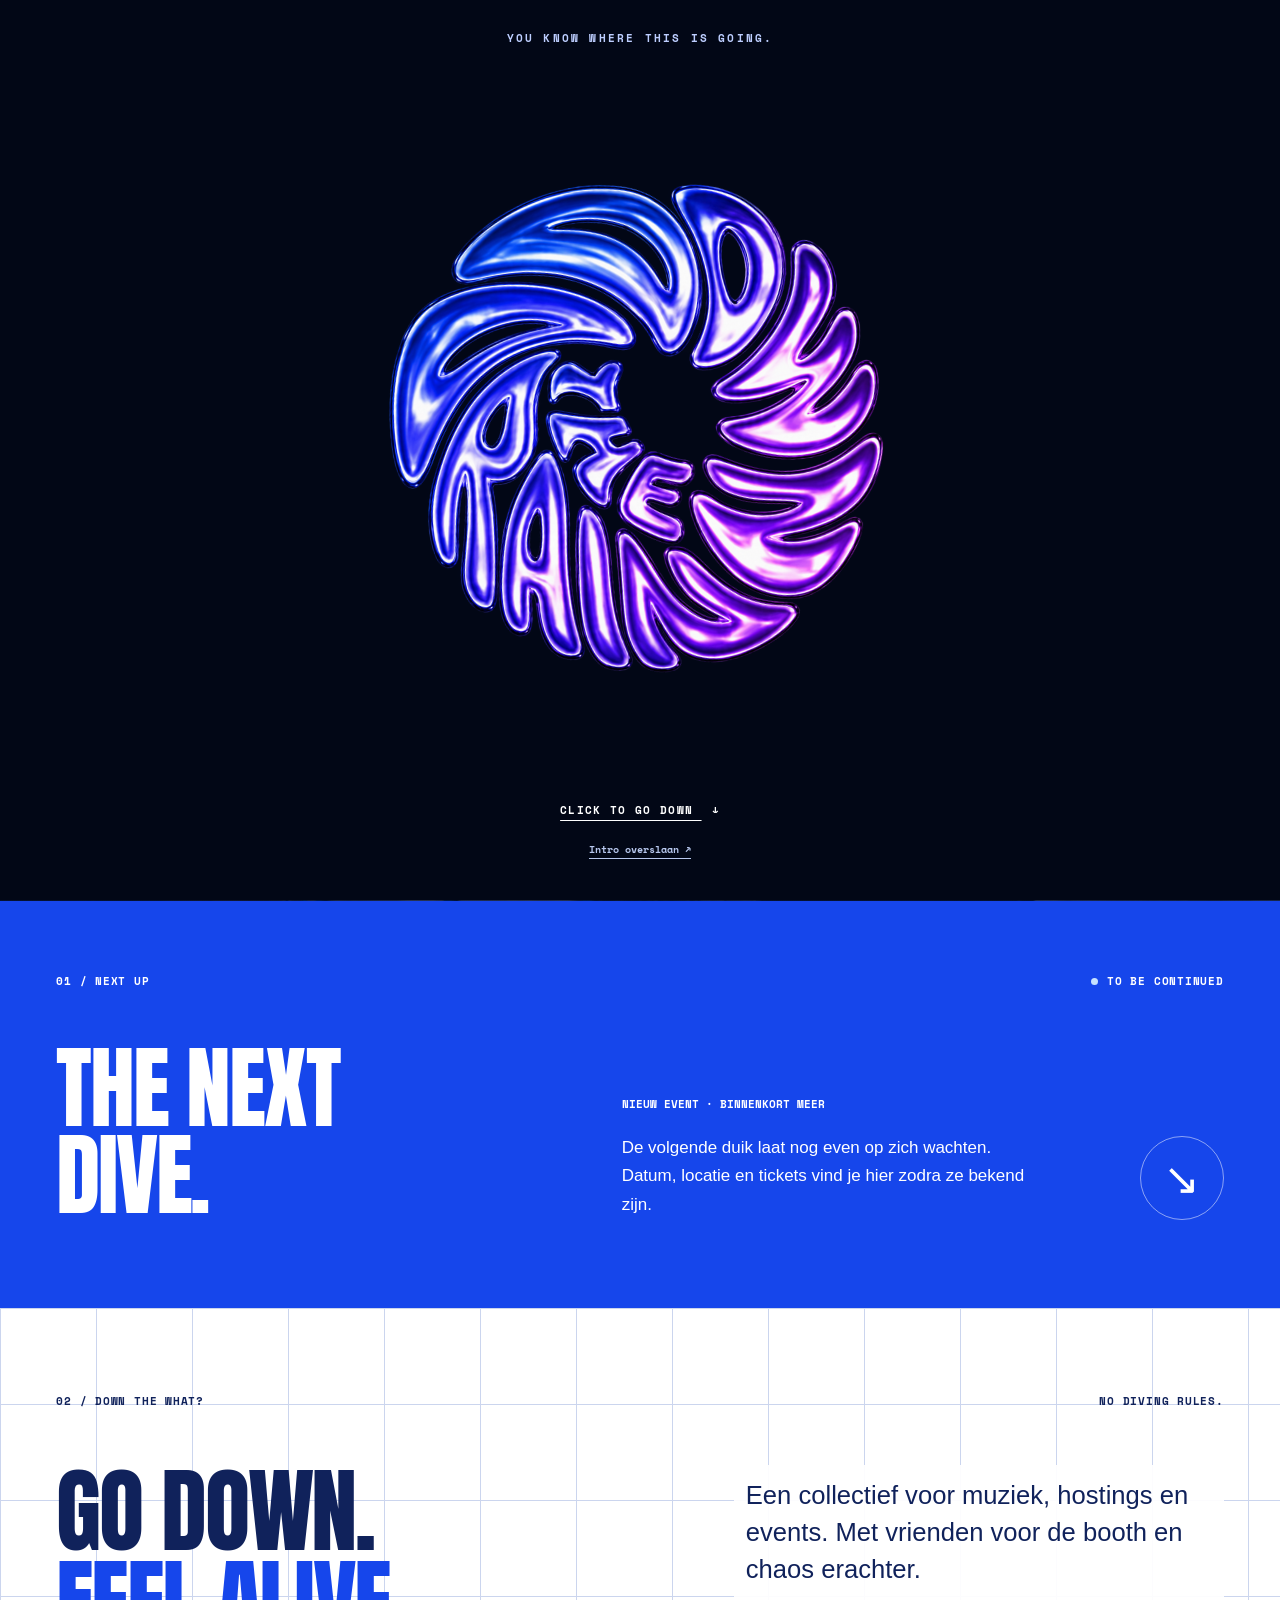
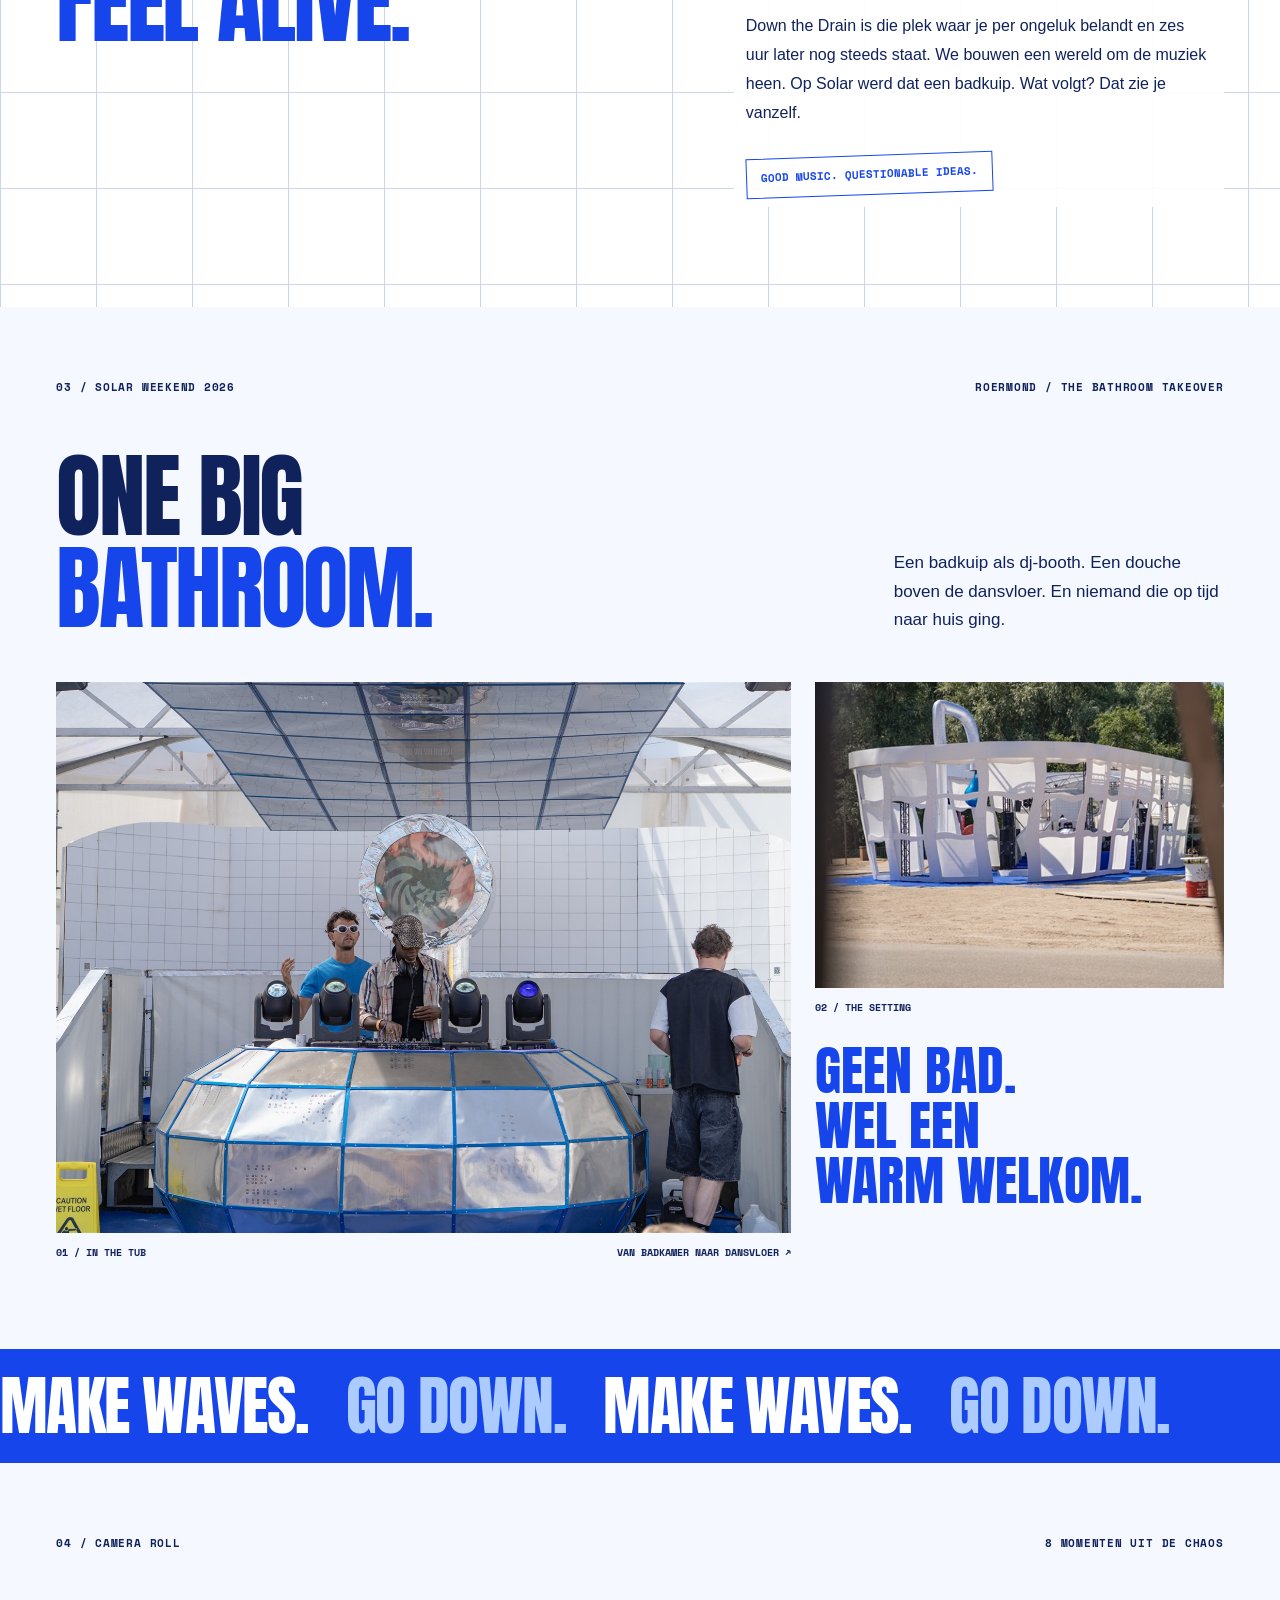
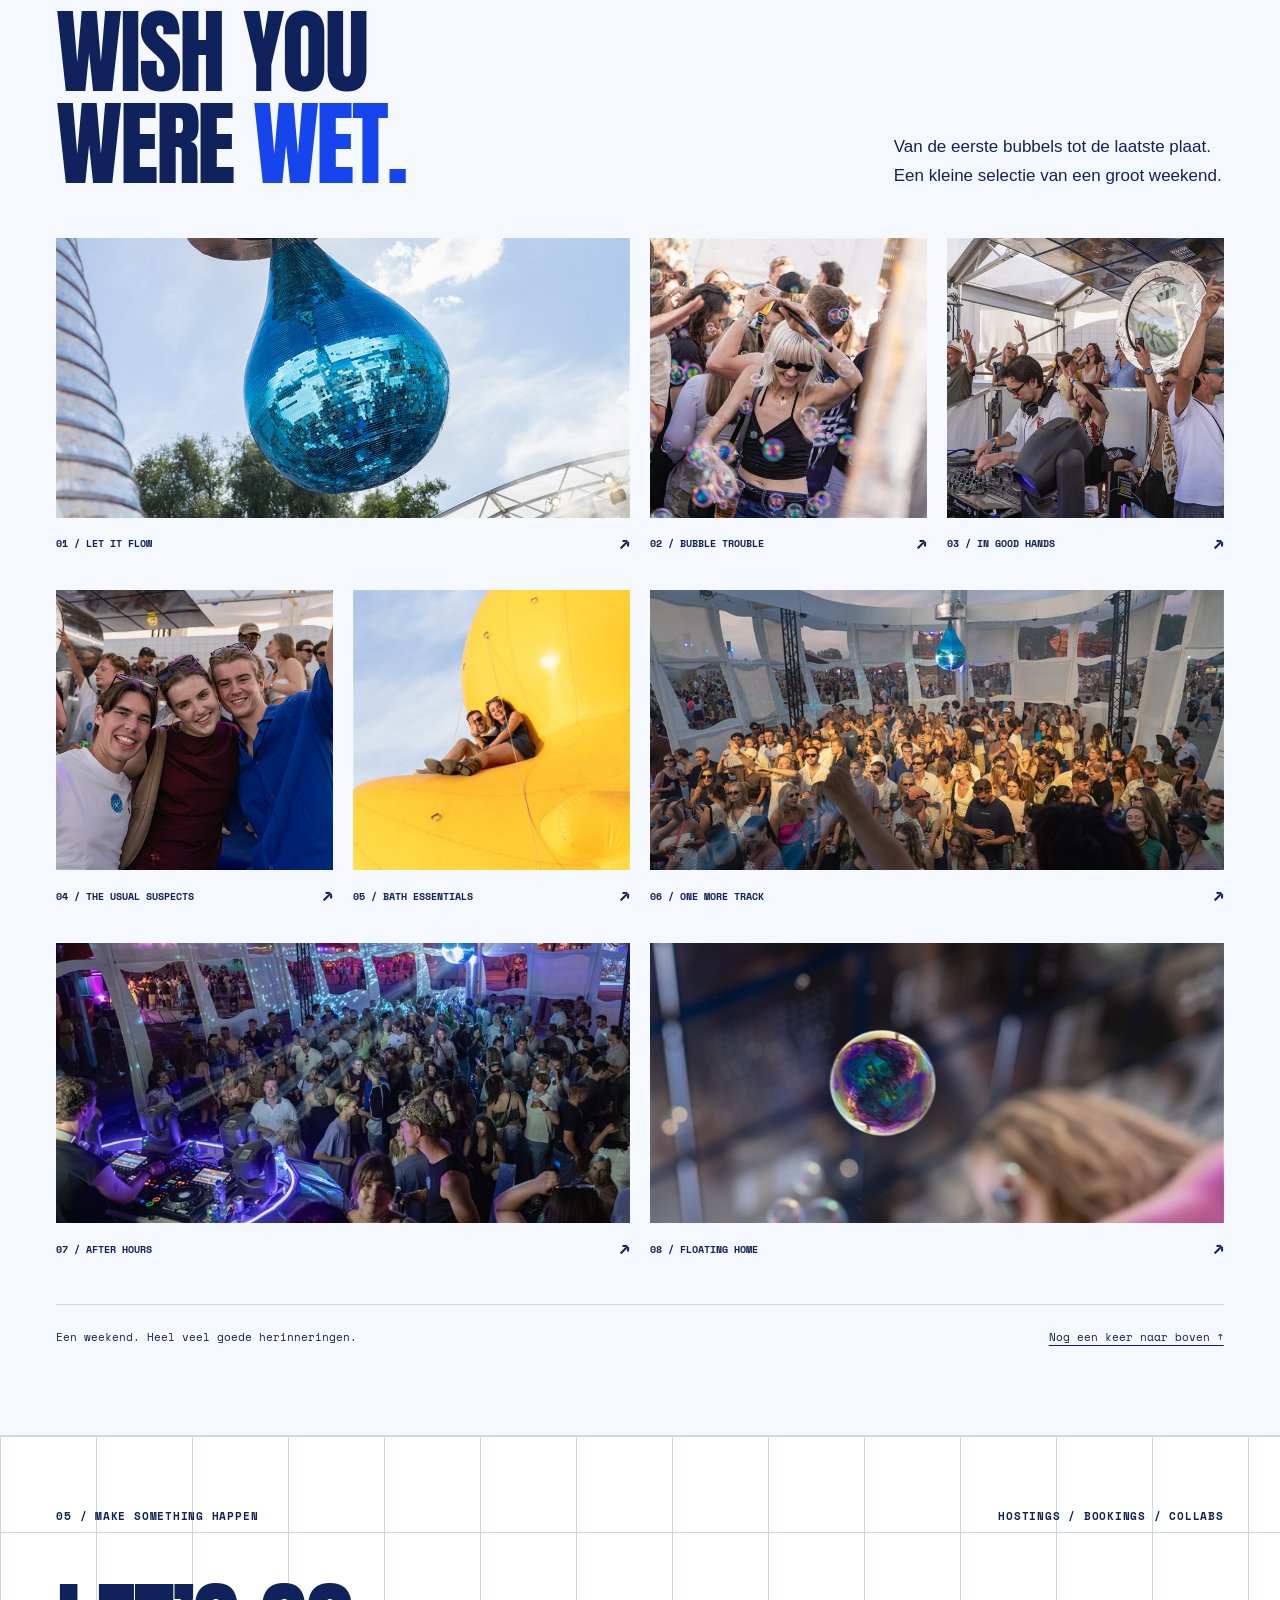
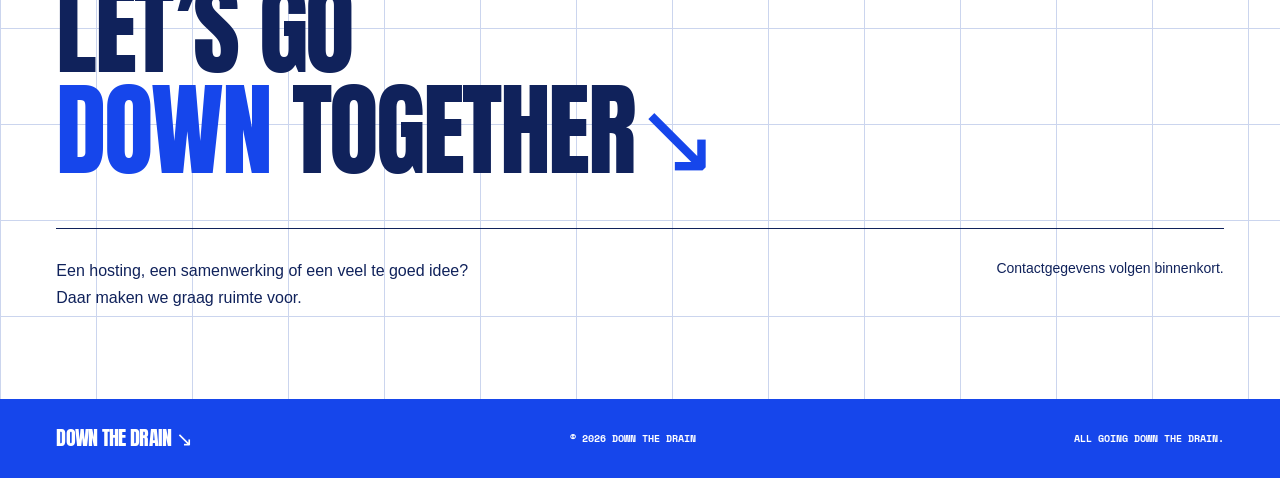
==== index.html @ cbe00761 "Scherpe afbeeldingen" ====
<!DOCTYPE html>
<html lang="nl">
<head>
  <meta charset="UTF-8">
  <meta name="viewport" content="width=device-width, initial-scale=1">
  <meta name="theme-color" content="#1646eb">
  <meta name="description" content="Down the Drain — een collectief voor muziek, hostings en events. Duik in onze badkuip op Solar Weekend en ontdek waar we hierna opduiken.">
  <title>Down the Drain — Welcome to the deep end</title>
  <link rel="icon" href="assets/images/web/drain-logo-round.png" type="image/png" sizes="192x192">
  <link rel="preconnect" href="https://fonts.googleapis.com">
  <link rel="preconnect" href="https://fonts.gstatic.com" crossorigin>
  <link href="https://fonts.googleapis.com/css2?family=Anton&family=Space+Mono:wght@400;700&display=swap" rel="stylesheet">
  <link rel="stylesheet" href="css/style.css">
  <script src="js/main.js" defer></script>
  <script src="js/intro.js" defer></script>
</head>
<body>
  <a class="skip-link" href="#main">Naar de inhoud</a>
  <!-- Hidden by default: without JavaScript the site remains accessible. -->
  <dialog class="drain-intro" id="drainIntro" aria-labelledby="introTitle">
    <p class="intro-kicker" id="introTitle">YOU KNOW WHERE THIS IS GOING.</p>
    <button class="drain-logo-button" id="drainLogoButton" aria-label="Ga naar de homepage van Down the Drain" autofocus>
      <img class="drain-logo-spinner" src="assets/images/web/drain-logo-round-large.png" alt="Down the Drain" width="768" height="768">
    </button>
    <div class="intro-bottom"><p>CLICK TO GO DOWN <span aria-hidden="true">↓</span></p><button class="text-button" id="skipIntro">Intro overslaan ↗</button></div>
  </dialog>

  <header class="site-header">
    <a class="nav-logo" href="#top" aria-label="Down the Drain — naar boven">
      <img src="assets/images/web/drain-logo-round.png" alt="Down the Drain" width="64" height="64">
    </a>
    <button class="menu-toggle" aria-expanded="false" aria-controls="mainNav" hidden>MENU <span aria-hidden="true">＋</span></button>
    <nav class="main-nav" id="mainNav" aria-label="Hoofdnavigatie">
      <a href="#events">Next up</a><a href="#about">Down the what?</a><a href="#solar">Solar '26</a><a href="#gallery">Galerij</a><a href="#contact">Contact ↗</a>
    </nav>
  </header>

  <main id="main" tabindex="-1">
    <!-- AFTERMOVIE: replace this picture with the video snippet in README.md. -->
    <section class="hero" id="top" aria-labelledby="heroTitle">
      <picture class="hero-media">
        <img src="assets/images/web/solar-crowd-hero-3840.jpg" srcset="assets/images/web/solar-crowd-hero-1600.jpg 1600w, assets/images/web/solar-crowd-hero-2560.jpg 2560w, assets/images/web/solar-crowd-hero-3840.jpg 3840w" sizes="max(100vw, 150svh)" width="3840" height="2560" alt="Van achter de dj-booth: een volle dansvloer onder de blauwe douche op Solar Weekend" fetchpriority="high">
      </picture>
      <div class="hero-shade" aria-hidden="true"></div>
      <div class="hero-topline"><span>DOWN THE DRAIN / SOLAR WEEKEND 2026</span><span>ROERMOND, NL ↘</span></div>
      <div class="hero-content">
        <p class="eyebrow">Music. Friends. All going down.</p>
        <h1 id="heroTitle" tabindex="-1">WELCOME TO<br>THE <span class="outline">DEEP END.</span></h1>
        <div class="hero-bottom"><p>Duik erin. Blijf hangen.<br>De beste ideeën lopen uit de hand.</p><a class="button button-white" href="#events">WHERE NEXT? <span aria-hidden="true">↗</span></a></div>
      </div>
      <div class="hero-footnote"><span>SOLAR '26 — AFTERMOVIE BINNENKORT</span><a href="#events">SCROLL TO GO DEEPER ↓</a></div>
    </section>

    <section class="events section" id="events" aria-labelledby="eventsTitle">
      <div class="section-label"><span>01 / NEXT UP</span><span class="status"><i aria-hidden="true"></i> TO BE CONTINUED</span></div>
      <div class="event-row">
        <h2 id="eventsTitle">THE NEXT<br>DIVE.</h2>
        <div class="event-copy"><p class="eyebrow">NIEUW EVENT · BINNENKORT MEER</p><p>De volgende duik laat nog even op zich wachten. Datum, locatie en tickets vind je hier zodra ze bekend zijn.</p></div>
        <a class="circle-link" href="#gallery" aria-label="Bekijk ondertussen de foto's van Solar">↘</a>
      </div>
    </section>

    <section class="about section tile-surface" id="about" aria-labelledby="aboutTitle">
      <div class="section-label"><span>02 / DOWN THE WHAT?</span><span>NO DIVING RULES.</span></div>
      <div class="about-grid">
        <h2 id="aboutTitle">GO DOWN.<br><span class="blue">FEEL ALIVE.</span></h2>
        <div class="about-copy"><p class="large-copy">Een collectief voor muziek, hostings en events. Met vrienden voor de booth en chaos erachter.</p><p>Down the Drain is die plek waar je per ongeluk belandt en zes uur later nog steeds staat. We bouwen een wereld om de muziek heen. Op Solar werd dat een badkuip. Wat volgt? Dat zie je vanzelf.</p><span class="stamp">GOOD MUSIC. QUESTIONABLE IDEAS.</span></div>
      </div>
    </section>

    <section class="solar section" id="solar" aria-labelledby="solarTitle">
      <div class="section-label"><span>03 / SOLAR WEEKEND 2026</span><span>ROERMOND / THE BATHROOM TAKEOVER</span></div>
      <div class="section-heading"><h2 id="solarTitle">ONE BIG<br><span class="blue">BATHROOM.</span></h2><p>Een badkuip als dj-booth. Een douche boven de dansvloer. En niemand die op tijd naar huis ging.</p></div>
      <div class="solar-layout">
        <figure class="solar-wide"><img src="assets/images/web/solar-bathtub-booth-1600.jpg" srcset="assets/images/web/solar-bathtub-booth-800.jpg 800w, assets/images/web/solar-bathtub-booth-1600.jpg 1600w, assets/images/web/solar-bathtub-booth-2400.jpg 2400w" sizes="(max-width: 700px) 100vw, 65vw" width="1600" height="1067" loading="lazy" decoding="async" alt="Dj’s achter de blauwe, betegelde badkuipbooth op Solar"><figcaption><span>01 / IN THE TUB</span><span>VAN BADKAMER NAAR DANSVLOER ↗</span></figcaption></figure>
        <figure class="solar-detail"><img src="assets/images/web/solar-bathhouse-1600.jpg" srcset="assets/images/web/solar-bathhouse-800.jpg 533w, assets/images/web/solar-bathhouse-1600.jpg 1067w, assets/images/web/solar-bathhouse-2400.jpg 1600w" sizes="(max-width: 700px) 50vw, 35vw" width="1067" height="1600" loading="lazy" decoding="async" alt="De witte Down the Drain-stage met blauwe vloer en badkamerdecor"><figcaption>02 / THE SETTING</figcaption><p>GEEN BAD.<br>WEL EEN<br>WARM WELKOM.</p></figure>
      </div>
    </section>

    <div class="divider-band" aria-hidden="true">MAKE WAVES. <span>GO DOWN.</span> MAKE WAVES. <span>GO DOWN.</span></div>

    <section class="gallery section" id="gallery" aria-labelledby="galleryTitle">
      <div class="section-label"><span>04 / CAMERA ROLL</span><span>8 MOMENTEN UIT DE CHAOS</span></div>
      <div class="section-heading"><h2 id="galleryTitle">WISH YOU<br>WERE <span class="blue">WET.</span></h2><p>Van de eerste bubbels tot de laatste plaat. Een kleine selectie van een groot weekend.</p></div>
      <div class="gallery-grid">
        <a class="gallery-item landscape" href="assets/images/web/solar-blue-shower-2400.jpg" data-caption="01 / De douche boven de dansvloer"><img src="assets/images/web/solar-blue-shower-800.jpg" srcset="assets/images/web/solar-blue-shower-800.jpg 533w, assets/images/web/solar-blue-shower-1600.jpg 1067w, assets/images/web/solar-blue-shower-2400.jpg 1600w" sizes="(max-width: 700px) calc(100vw - 40px), 50vw" width="533" height="800" loading="lazy" decoding="async" alt="De grote blauwe waterdruppel onder de douchekop boven het publiek"><span>01 / LET IT FLOW <b aria-hidden="true">↗</b></span></a>
        <a class="gallery-item" href="assets/images/web/solar-bubbles-2400.jpg" data-caption="02 / Bubbels op de dansvloer"><img src="assets/images/web/solar-bubbles-800.jpg" srcset="assets/images/web/solar-bubbles-800.jpg 800w, assets/images/web/solar-bubbles-1600.jpg 1600w, assets/images/web/solar-bubbles-2400.jpg 2400w" sizes="(max-width: 700px) 50vw, 25vw" width="800" height="533" loading="lazy" decoding="async" alt="Festivalbezoekers dansen tussen de zeepbellen"><span>02 / BUBBLE TROUBLE <b aria-hidden="true">↗</b></span></a>
        <a class="gallery-item" href="assets/images/web/solar-behind-the-decks-2400.jpg" data-caption="03 / Achter de decks"><img src="assets/images/web/solar-behind-the-decks-800.jpg" srcset="assets/images/web/solar-behind-the-decks-800.jpg 800w, assets/images/web/solar-behind-the-decks-1600.jpg 1600w, assets/images/web/solar-behind-the-decks-2400.jpg 2400w" sizes="(max-width: 700px) 50vw, 25vw" width="800" height="533" loading="lazy" decoding="async" alt="Dj’s achter de draaitafels bij het ronde Down the Drain-logo"><span>03 / IN GOOD HANDS <b aria-hidden="true">↗</b></span></a>
        <a class="gallery-item" href="assets/images/web/solar-friends-2400.jpg" data-caption="04 / Vrienden voor de booth"><img src="assets/images/web/solar-friends-800.jpg" srcset="assets/images/web/solar-friends-800.jpg 800w, assets/images/web/solar-friends-1600.jpg 1600w, assets/images/web/solar-friends-2400.jpg 2400w" sizes="(max-width: 700px) 50vw, 25vw" width="800" height="533" loading="lazy" decoding="async" alt="Drie vrienden poseren samen op de dansvloer"><span>04 / THE USUAL SUSPECTS <b aria-hidden="true">↗</b></span></a>
        <a class="gallery-item" href="assets/images/web/solar-rubber-duck-2400.jpg" data-caption="05 / Een badeend op festivalformaat"><img src="assets/images/web/solar-rubber-duck-800.jpg" srcset="assets/images/web/solar-rubber-duck-800.jpg 640w, assets/images/web/solar-rubber-duck-1600.jpg 1280w, assets/images/web/solar-rubber-duck-2400.jpg 1920w" sizes="(max-width: 700px) 50vw, 25vw" width="640" height="800" loading="lazy" decoding="async" alt="Een enorme gele badeend onder de blauwe lucht"><span>05 / BATH ESSENTIALS <b aria-hidden="true">↗</b></span></a>
        <a class="gallery-item landscape" href="assets/images/web/solar-after-dark-2400.jpg" data-caption="06 / Nog lang niet klaar"><img src="assets/images/web/solar-after-dark-800.jpg" srcset="assets/images/web/solar-after-dark-800.jpg 800w, assets/images/web/solar-after-dark-1600.jpg 1600w, assets/images/web/solar-after-dark-2400.jpg 2400w" sizes="(max-width: 700px) calc(100vw - 40px), 50vw" width="800" height="533" loading="lazy" decoding="async" alt="De volle dansvloer in de avond met de blauwe douche op de achtergrond"><span>06 / ONE MORE TRACK <b aria-hidden="true">↗</b></span></a>
        <a class="gallery-item landscape" href="assets/images/web/solar-night-lights-2400.jpg" data-caption="07 / De badkamer na zonsondergang"><img src="assets/images/web/solar-night-lights-800.jpg" srcset="assets/images/web/solar-night-lights-800.jpg 800w, assets/images/web/solar-night-lights-1600.jpg 1600w, assets/images/web/solar-night-lights-2400.jpg 2400w" sizes="(max-width: 700px) calc(100vw - 40px), 50vw" width="800" height="533" loading="lazy" decoding="async" alt="Blauw en paars licht over het feestende publiek in de nacht"><span>07 / AFTER HOURS <b aria-hidden="true">↗</b></span></a>
        <a class="gallery-item landscape" href="assets/images/web/solar-soap-bubbles-2400.jpg" data-caption="08 / Kleine bubbels, groot weekend"><img src="assets/images/web/solar-soap-bubbles-800.jpg" srcset="assets/images/web/solar-soap-bubbles-800.jpg 640w, assets/images/web/solar-soap-bubbles-1600.jpg 1280w, assets/images/web/solar-soap-bubbles-2400.jpg 1920w" sizes="(max-width: 700px) calc(100vw - 40px), 50vw" width="640" height="800" loading="lazy" decoding="async" alt="Zeepbellen zweven tussen de festivalbezoekers"><span>08 / FLOATING HOME <b aria-hidden="true">↗</b></span></a>
      </div>
      <p class="gallery-note">Een weekend. Heel veel goede herinneringen. <a href="#top">Nog een keer naar boven ↑</a></p>
    </section>

    <section class="contact section tile-surface" id="contact" aria-labelledby="contactTitle">
      <div class="section-label"><span>05 / MAKE SOMETHING HAPPEN</span><span>HOSTINGS / BOOKINGS / COLLABS</span></div>
      <h2 id="contactTitle">LET’S GO<br><span class="blue">DOWN</span> TOGETHER<span class="blue">↘</span></h2>
      <div class="contact-bottom"><p>Een hosting, een samenwerking of een veel te goed idee?<br>Daar maken we graag ruimte voor.</p><p class="contact-pending">Contactgegevens volgen binnenkort.</p></div>
    </section>
  </main>
  <footer class="site-footer"><a class="wordmark" href="#top">DOWN THE DRAIN ↘</a><span>© <span id="year">2026</span> DOWN THE DRAIN</span><span>ALL GOING DOWN THE DRAIN.</span></footer>

  <dialog class="lightbox" id="lightbox" aria-label="Fotogalerij">
    <div class="lightbox-toolbar"><p id="photoCount" aria-live="polite"></p><button class="text-button" id="closeLightbox" autofocus>SLUITEN ×</button></div>
    <figure><img id="lightboxImage" alt=""><figcaption id="lightboxCaption"></figcaption></figure>
    <div class="lightbox-controls"><button id="previousPhoto" aria-label="Vorige foto">←</button><span>DOWN THE DRAIN / SOLAR '26</span><button id="nextPhoto" aria-label="Volgende foto">→</button></div>
  </dialog>
</body>
</html>
---- css/style.css ----
/* Down the Drain: blue water, white tiles, loud music. */
:root {
  --blue: #1646eb;
  --ink: #10225b;
  --paper: #f6f8ff;
  --line: #cbd5ee;
  --font-display: "Anton", Impact, "Arial Narrow", sans-serif;
  --font-mono: "Space Mono", monospace;
  --gutter: clamp(20px, 4.4vw, 76px);
  --max: 1600px;
}
* { box-sizing: border-box; }
html { scroll-behavior: smooth; scroll-padding-top: 100px; }
body { margin: 0; background: var(--paper); color: var(--ink); font-family: Arial, sans-serif; }
body:has(dialog[open]) { overflow: hidden; }
img { display: block; max-width: 100%; height: auto; }
a { color: inherit; text-decoration: none; }
button { font: inherit; cursor: pointer; color: inherit; }
button, a { -webkit-tap-highlight-color: transparent; }
button, h1, h2, p, figure { margin: 0; }
[hidden] { display: none !important; }
:focus-visible { outline: 3px solid currentColor; outline-offset: 6px; }
::selection { background: var(--blue); color: white; }
.skip-link { position: fixed; top: 12px; left: 12px; z-index: 1000; padding: 15px; background: white; color: var(--blue); transform: translateY(-150%); }
.skip-link:focus { transform: none; }
.blue { color: var(--blue); }
.eyebrow, .section-label, .main-nav, .button, .hero-topline, .hero-footnote, figcaption, .gallery-item > span, .gallery-note, .site-footer, .stamp, .intro-kicker, .intro-bottom, .text-button, .lightbox-controls, .lightbox-toolbar, .menu-toggle { font-family: var(--font-mono); font-size: 11px; font-weight: 700; line-height: 1.6; }
.section { padding: 72px var(--gutter) 88px; }
.section > * { max-width: var(--max); margin-inline: auto; }
.section-label { display: flex; justify-content: space-between; gap: 20px; letter-spacing: .07em; margin-bottom: 54px; }
h2 { font: 400 clamp(48px, 7.3vw, 110px)/.98 var(--font-display); letter-spacing: -.025em; }
.section-heading { display: flex; justify-content: space-between; align-items: end; gap: 36px; margin-bottom: 48px; }
.section-heading > p { max-width: 330px; font-size: 17px; line-height: 1.65; }
.tile-surface { background-color: #fff; background-image: linear-gradient(var(--line) 1px, transparent 1px), linear-gradient(90deg, var(--line) 1px, transparent 1px); background-size: 96px 96px; }
.button { display: inline-flex; justify-content: space-between; align-items: center; gap: 40px; padding: 18px 24px; min-height: 54px; border: 1px solid currentColor; transition: background .2s, color .2s; }
.button-white { background: white; color: var(--blue); border-color: white; }
.button:hover { background: var(--blue); color: white; }
.text-button { background: none; border: 0; padding: 12px; text-decoration: underline; text-underline-offset: 5px; }

/* Header. Mobile navigation remains usable without JavaScript. */
.site-header { position: sticky; top: 0; z-index: 20; display: flex; align-items: center; justify-content: space-between; gap: 25px; padding: 7px var(--gutter); background: var(--paper); color: var(--blue); border-bottom: 1px solid var(--line); }
.nav-logo { display: block; width: 64px; height: 64px; flex-shrink: 0; border-radius: 50%; }
.nav-logo img { width: 100%; height: 100%; border-radius: 50%; animation: nav-logo-spin 20s linear infinite; }
.nav-logo:hover img, .nav-logo:focus-visible img { animation-play-state: paused; }
@keyframes nav-logo-spin { to { transform: rotate(360deg); } }
.wordmark { position: relative; font: 400 22px/.93 var(--font-display); letter-spacing: -.035em; }
.main-nav { display: flex; gap: clamp(18px, 3vw, 45px); text-transform: uppercase; }
.main-nav a { padding-block: 10px; }
.main-nav a:hover { text-decoration: underline; text-underline-offset: 6px; }
.menu-toggle { background: none; border: 1px solid var(--line); padding: 10px 14px; min-height: 44px; }

/* Native dialog contains focus and makes the background inert. */
.drain-intro { width: 100%; max-width: none; height: 100%; max-height: none; padding: 30px; border: 0; overflow: hidden; background: #020716; color: white; }
.drain-intro[open] { display: flex; flex-direction: column; align-items: center; justify-content: space-between; }
.drain-intro::backdrop { background: #020716; }
.intro-kicker { letter-spacing: .2em; text-align: center; color: #bdceff; }
.drain-logo-button { border: 0; padding: 0; background: transparent; width: min(65vh, 76vw, 560px); aspect-ratio: 1; border-radius: 50%; }
.drain-logo-button:focus-visible { outline: none; }
.drain-intro:has(.drain-logo-button:focus-visible) .intro-bottom > p { text-decoration: underline; text-underline-offset: 6px; }
.drain-logo-spinner { width: 100%; border-radius: 50%; }
.intro-bottom { position: relative; text-align: center; letter-spacing: .12em; }
.intro-bottom p { margin-bottom: 10px; }
.intro-bottom p span { display: inline-block; margin-left: 10px; }
.intro-bottom .text-button { color: #b7c7ed; font-size: 10px; }

/* Aftermovie stage. Poster and future video share the same layout. */
.hero { position: relative; min-height: max(660px, calc(100svh - 78px)); padding: 28px var(--gutter) 24px; display: flex; flex-direction: column; justify-content: space-between; color: white; background: var(--ink); isolation: isolate; }
.hero-media, .hero-shade { position: absolute; inset: 0; width: 100%; height: 100%; z-index: -2; }
.hero-media img, video.hero-media { width: 100%; height: 100%; object-fit: cover; object-position: center 48%; }
.hero-shade { z-index: -1; background: linear-gradient(180deg, rgba(6,20,51,.38), rgba(5,22,63,.2) 30%, rgba(3,16,50,.78)), linear-gradient(90deg, rgba(7,26,64,.3), transparent); }
.hero-topline, .hero-footnote { display: flex; justify-content: space-between; gap: 24px; letter-spacing: .06em; }
.hero-content { width: 100%; max-width: var(--max); margin: 75px auto 50px; }
.hero .eyebrow { margin-bottom: 20px; letter-spacing: .16em; text-transform: uppercase; }
h1 { font: 400 clamp(56px, 8.9vw, 150px)/1.02 var(--font-display); letter-spacing: -.025em; }
.outline { color: transparent; -webkit-text-stroke: 1.5px white; }
.hero-bottom { display: flex; justify-content: space-between; align-items: end; gap: 24px; margin-top: 30px; }
.hero-bottom p { font-size: 17px; line-height: 1.5; }
.hero-footnote { padding-top: 20px; border-top: 1px solid #ffffff66; font-size: 10px; }
.hero-footnote a:hover { text-decoration: underline; }

/* Next event: no fabricated dates or dead ticket links. */
.events { background: var(--blue); color: white; }
.status { display: flex; align-items: center; gap: 9px; }
.status i { width: 7px; height: 7px; border-radius: 50%; background: #c6e2ff; flex-shrink: 0; }
.event-row { display: grid; grid-template-columns: 1.1fr 1fr auto; gap: 45px; align-items: end; }
.event-row h2 { font-size: clamp(52px, 7vw, 100px); }
.event-copy { max-width: 420px; }
.event-copy .eyebrow { margin-bottom: 20px; }
.event-copy > p:last-child { font-size: 17px; line-height: 1.7; }
.circle-link { display: grid; place-items: center; width: 84px; aspect-ratio: 1; border: 1px solid #ffffff80; border-radius: 50%; font-size: 44px; transition: background .2s; }
.circle-link:hover { background: #ffffff25; }

/* Story and Solar feature. */
.about { padding-block: 85px 100px; }
.about-grid { display: grid; grid-template-columns: 1.2fr 1fr; gap: 7vw; }
.about-copy { padding: 12px; background: #fffffff0; }
.about-copy > p { font-size: 16px; line-height: 1.8; }
.about-copy .large-copy { font-size: clamp(21px, 2vw, 30px); line-height: 1.45; margin-bottom: 24px; }
.stamp { display: inline-block; margin-top: 28px; border: 1px solid var(--blue); padding: 10px 14px; color: var(--blue); transform: rotate(-2deg); }
.solar-layout { display: grid; grid-template-columns: 1.8fr 1fr; gap: 24px; }
.solar-wide img { width: 100%; aspect-ratio: 4/3; object-fit: cover; }
.solar-detail img { width: 100%; aspect-ratio: 4/3; object-fit: cover; object-position: center 58%; }
figcaption { display: flex; justify-content: space-between; gap: 16px; margin-top: 12px; font-size: 10px; }
.solar-detail > p { font: 400 clamp(30px, 4.2vw, 62px)/1.02 var(--font-display); color: var(--blue); padding-top: 28px; }
.divider-band { overflow: hidden; white-space: nowrap; background: var(--blue); color: white; padding: 25px 0; font: 400 clamp(38px, 5vw, 72px)/1 var(--font-display); letter-spacing: -.025em; }
.divider-band span { color: #acccff; margin-inline: 24px; }

/* Curated gallery. Each link works without JavaScript. */
.gallery-grid { display: grid; grid-template-columns: repeat(4, minmax(0, 1fr)); gap: 32px 20px; }
.gallery-item { min-width: 0; }
.gallery-item.landscape { grid-column: span 2; }
.gallery-item img { width: 100%; height: 280px; object-fit: cover; transition: filter .25s; }
.gallery-item:hover img { filter: brightness(1.1); }
.gallery-item > span { display: flex; justify-content: space-between; align-items: center; gap: 8px; padding-top: 12px; font-size: 10px; }
.gallery-item b { font-size: 18px; }
.gallery-note { display: flex; justify-content: space-between; gap: 20px; margin-top: 40px; padding-top: 24px; border-top: 1px solid var(--line); font-weight: 400; }
.gallery-note a { text-decoration: underline; text-underline-offset: 4px; }
.contact { border-top: 1px solid var(--line); }
.contact h2 { max-width: 1100px; margin-left: 0; font-size: clamp(44px, 8vw, 125px); }
.contact-bottom { display: flex; justify-content: space-between; gap: 30px; border-top: 1px solid var(--ink); padding-top: 28px; margin-top: 48px; font-size: 16px; line-height: 1.7; }
.contact-bottom a { color: var(--blue); overflow-wrap: anywhere; text-decoration: underline; }
.contact-pending { font-size: 14px; }
.site-footer { padding: 30px var(--gutter); display: flex; justify-content: space-between; align-items: center; gap: 25px; background: var(--blue); color: white; font-size: 10px; }
.site-footer .wordmark { font-size: 20px; }

/* Gallery dialog. */
.lightbox { background: #07122b; color: white; border: 1px solid #ffffff33; padding: 20px; width: min(1200px, 96vw); max-width: 96vw; max-height: 96svh; }
.lightbox::backdrop { background: #020715ed; }
.lightbox-toolbar, .lightbox-controls { display: flex; align-items: center; justify-content: space-between; gap: 20px; }
.lightbox figure { margin-block: 12px 22px; }
.lightbox figure img { width: 100%; height: min(65svh, 800px); object-fit: contain; }
.lightbox figcaption { justify-content: center; }
.lightbox-controls button { min-height: 44px; min-width: 55px; border: 1px solid #ffffff80; background: none; font-size: 24px; }

@media (max-width: 900px) {
  .site-header { flex-wrap: wrap; }
  .main-nav { flex-wrap: wrap; gap: 8px 20px; }
  .nav-enhanced .main-nav { display: none; flex-basis: 100%; flex-direction: column; padding-block: 15px; max-height: 65svh; overflow-y: auto; }
  .nav-enhanced.menu-open .main-nav { display: flex; }
  .event-row { grid-template-columns: 1fr 1fr; gap: 28px; }
  .circle-link { display: none; }
  .about-grid { gap: 35px; }
  .gallery-item img { height: 230px; }
  .section-label { margin-bottom: 36px; }
  .hero-topline, .hero-footnote { font-size: 9px; }
}
@media (max-width: 700px) {
  html { scroll-padding-top: 90px; }
  .section { padding-block: 50px 60px; }
  .section-label { font-size: 9px; gap: 16px; }
  .section-label > span:last-child { text-align: right; }
  .hero { min-height: calc(100svh - 81px); padding-top: 24px; }
  .hero-content { margin-block: 85px 45px; }
  .hero h1 { font-size: clamp(42px, 15vw, 95px); }
  .hero-topline > span:last-child { display: none; }
  .hero-bottom { align-items: start; flex-direction: column; }
  .hero-bottom p { font-size: 15px; }
  .hero .eyebrow { font-size: 9px; letter-spacing: .08em; }
  .hero-footnote { flex-wrap: wrap; gap: 12px; font-size: 8px; }
  .event-row, .about-grid, .solar-layout { grid-template-columns: 1fr; }
  .event-copy { max-width: none; }
  .section-heading { flex-direction: column; align-items: start; gap: 24px; }
  .section-heading > p { max-width: 440px; }
  .solar-detail { display: grid; grid-template-columns: 1fr 1fr; gap: 12px 18px; }
  .solar-detail img { grid-column: 1; }
  .solar-detail figcaption { grid-column: 1; grid-row: 2; margin: 0; }
  .solar-detail > p { grid-column: 2; grid-row: 1; align-self: center; padding: 0; font-size: clamp(25px, 5vw, 38px); }
  .solar-wide figcaption span:last-child { display: none; }
  .gallery-grid { grid-template-columns: repeat(2, minmax(0,1fr)); gap: 25px 12px; }
  .gallery-item img { height: 200px; }
  .gallery-item.landscape img { height: auto; aspect-ratio: 3/2; }
  .gallery-item > span { font-size: 8px; }
  .gallery-note, .contact-bottom, .site-footer { flex-direction: column; align-items: start; }
  .lightbox { padding: 12px; }
  .lightbox-controls span { font-size: 8px; }
  .intro-kicker { font-size: 9px; }
}
@media (prefers-reduced-motion: reduce) {
  html { scroll-behavior: auto; }
  *, *::before, *::after { animation: none !important; transition: none !important; }
}
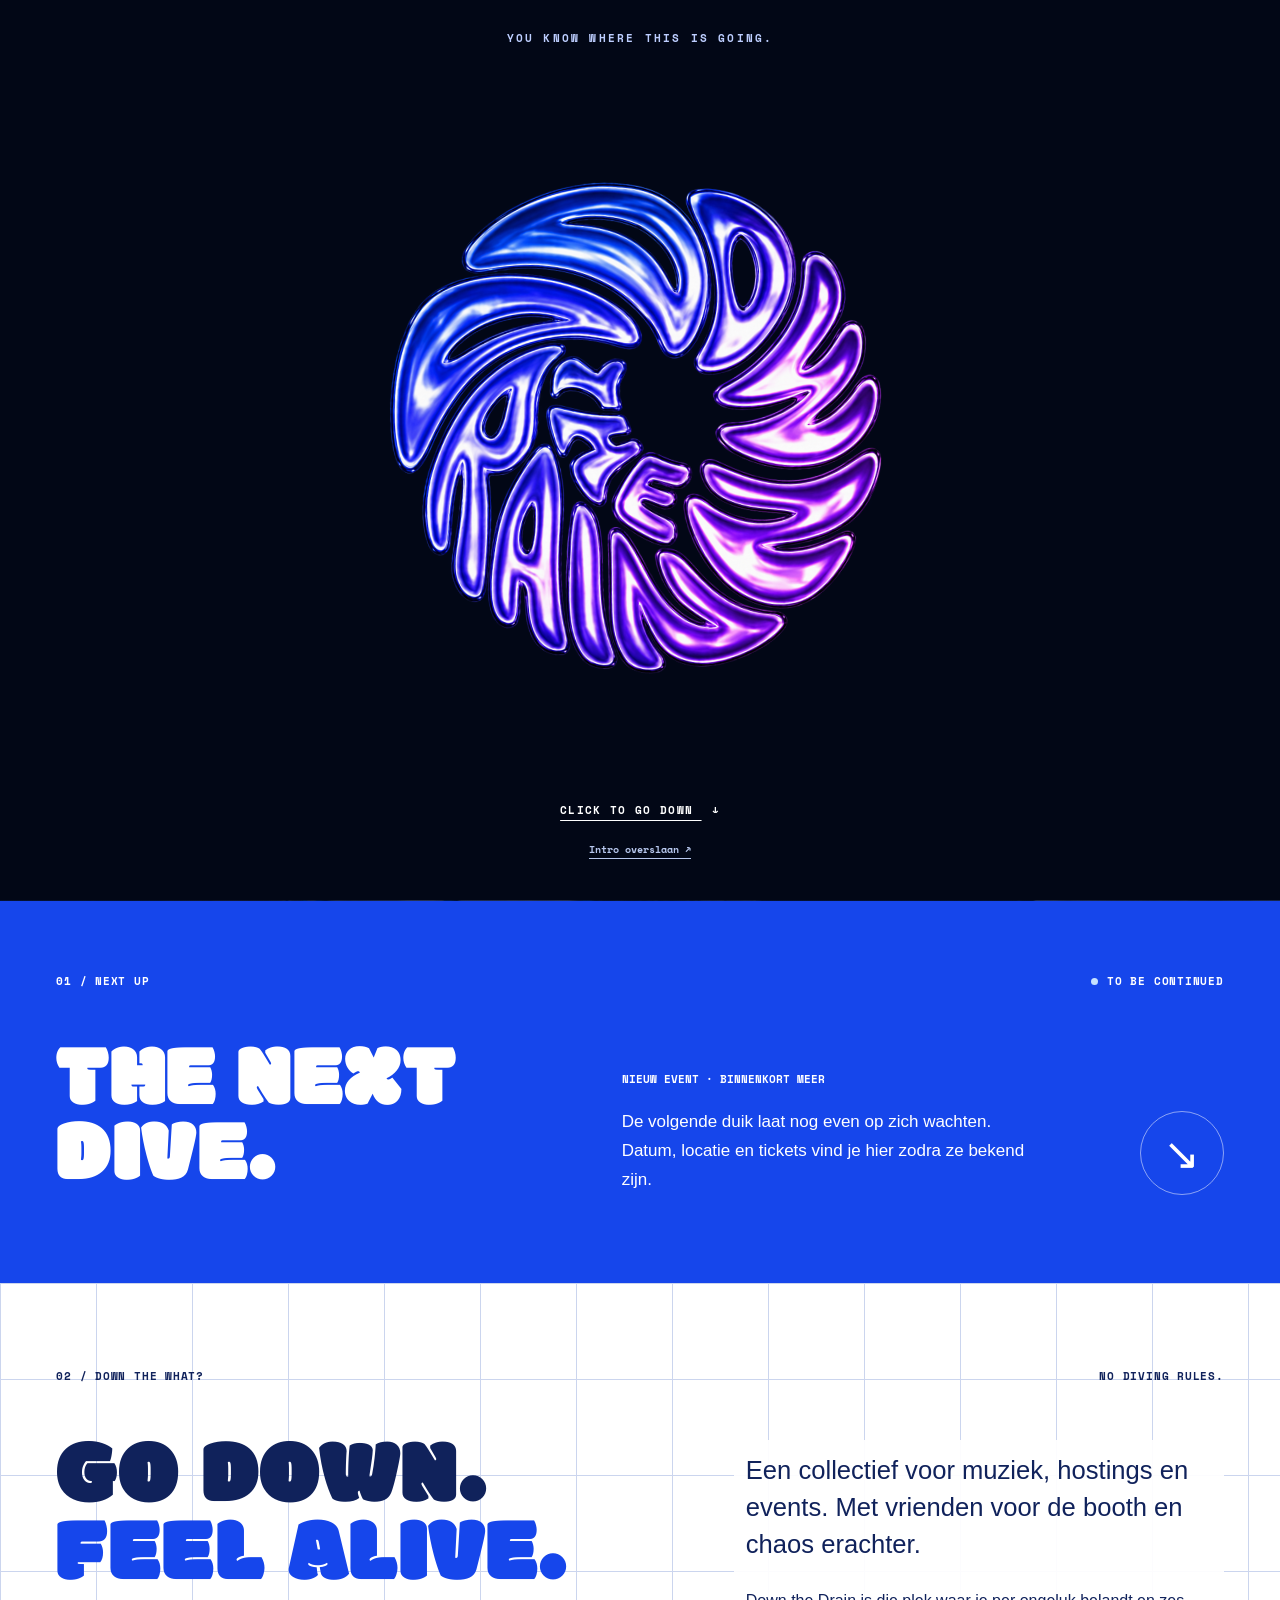
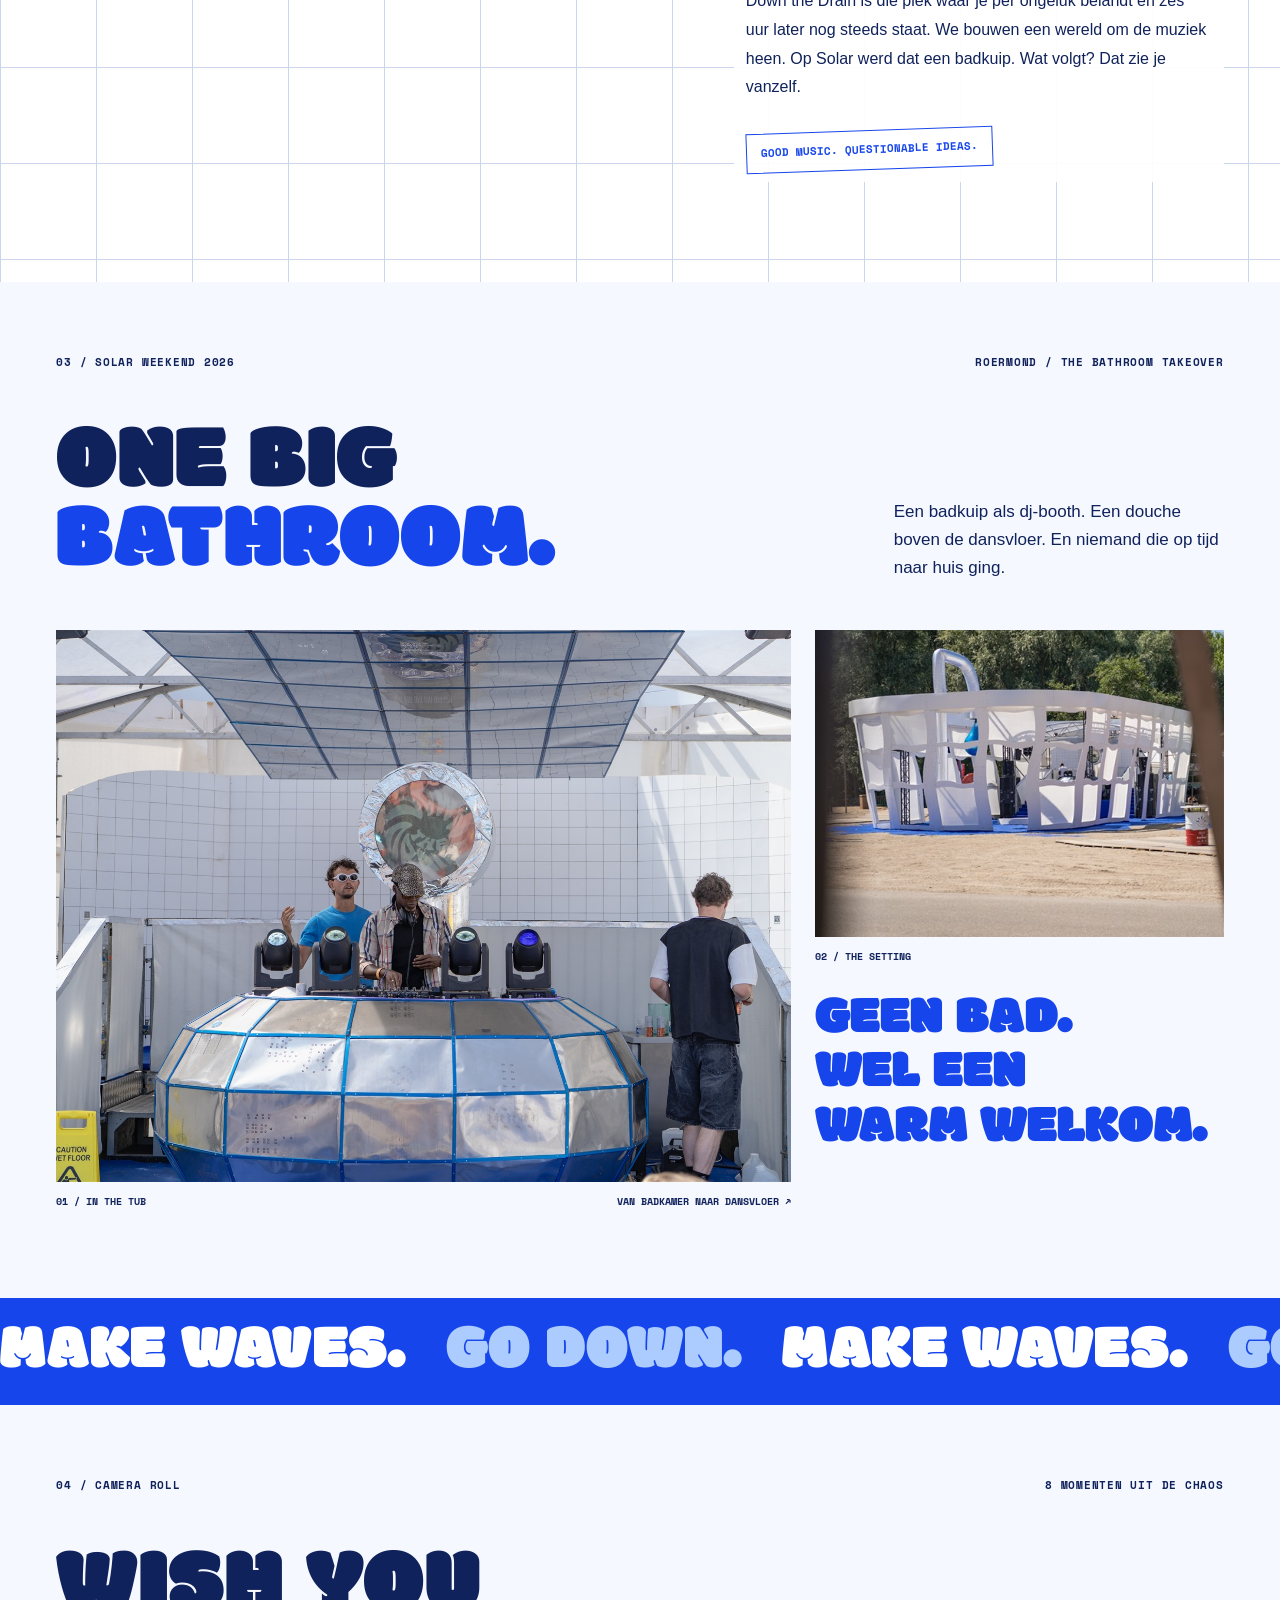
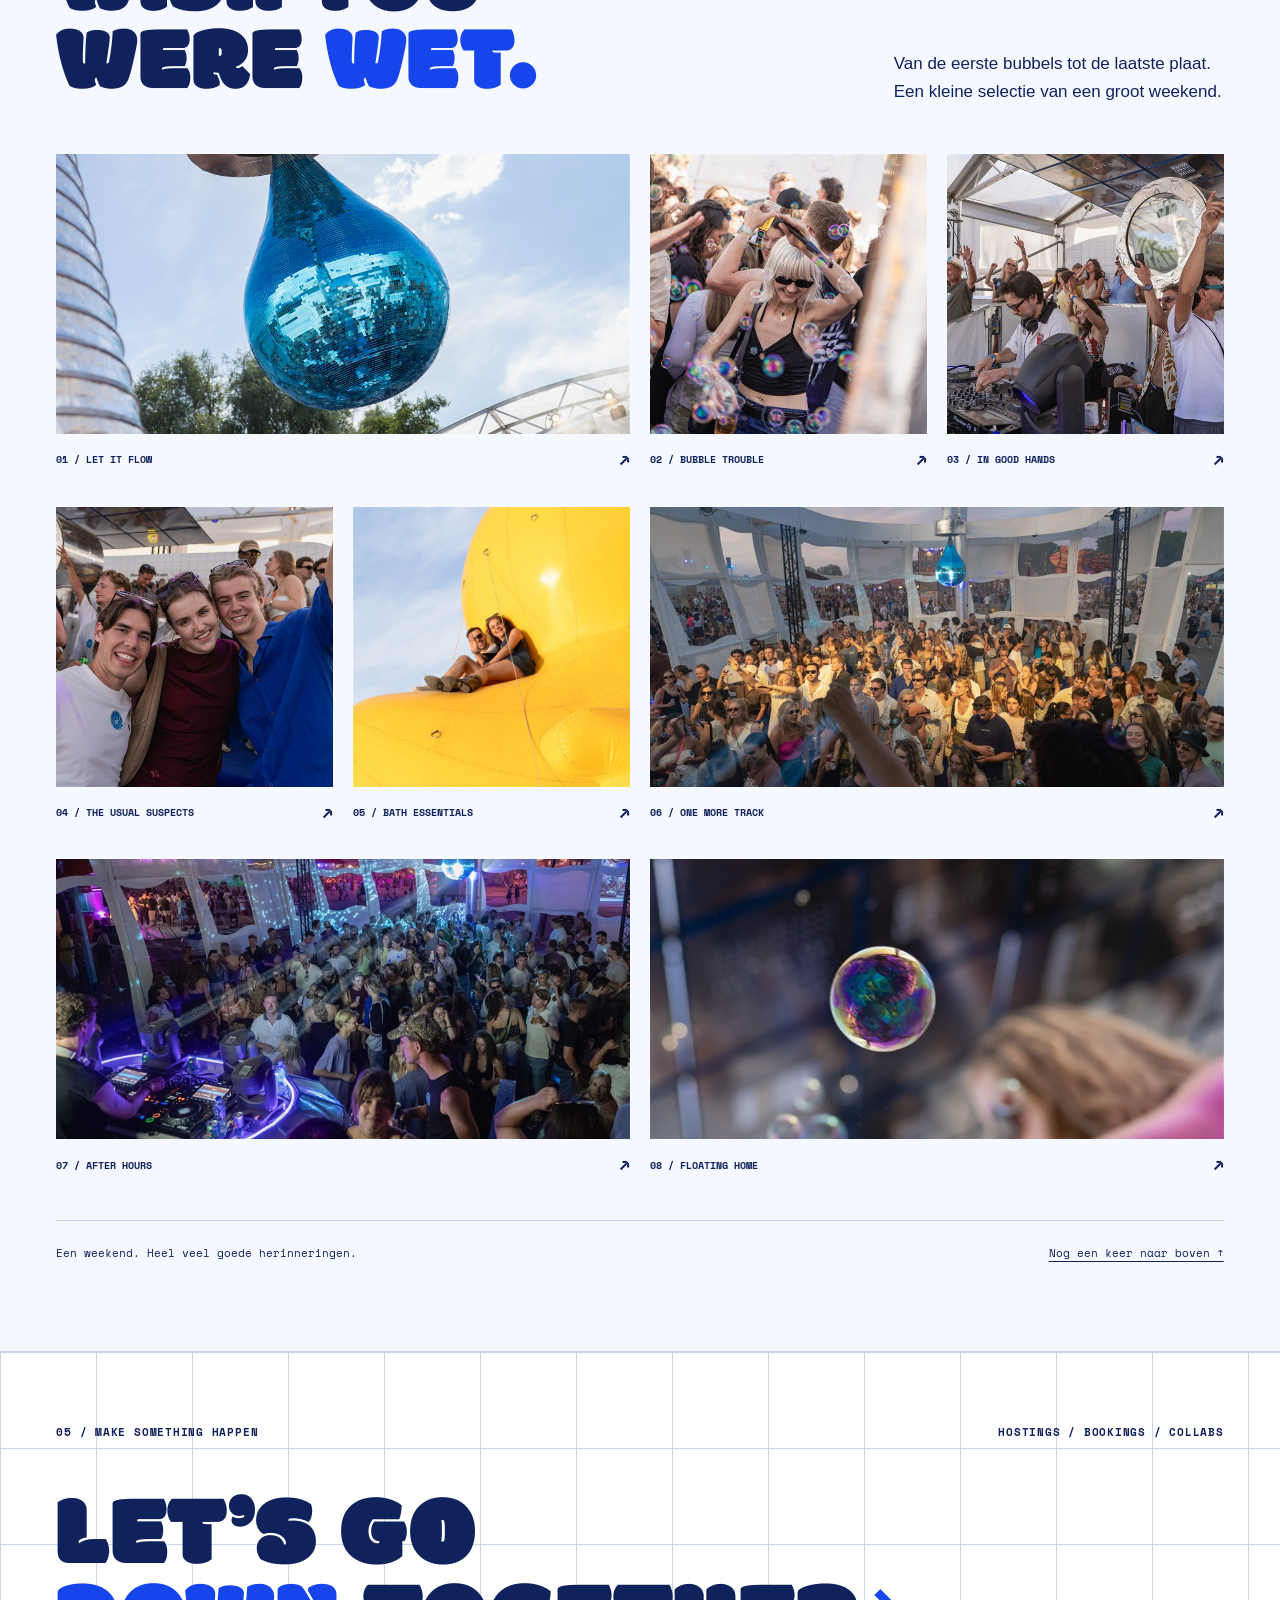
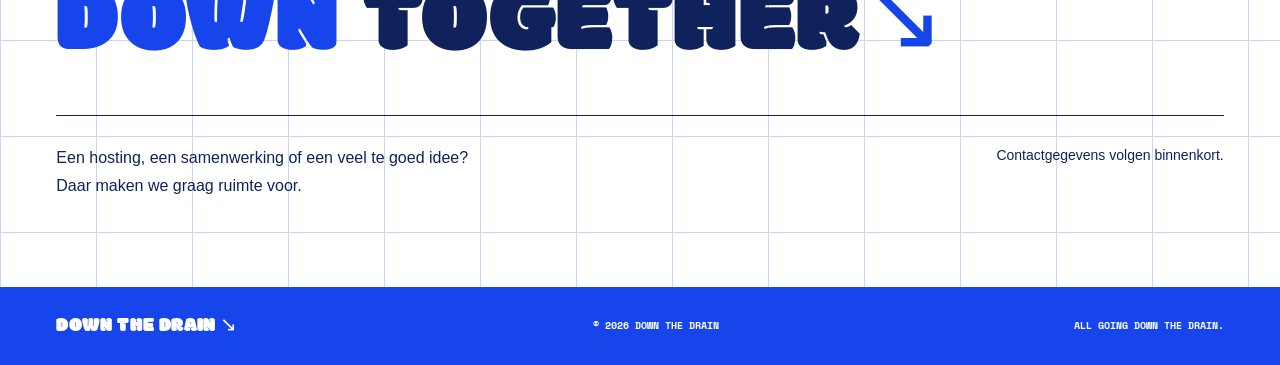
==== commit 75bcc011: "Ander lettertype" ====
--- a/index.html
+++ b/index.html
@@ -9,7 +9,7 @@
   <link rel="icon" href="assets/images/web/drain-logo-round.png" type="image/png" sizes="192x192">
   <link rel="preconnect" href="https://fonts.googleapis.com">
   <link rel="preconnect" href="https://fonts.gstatic.com" crossorigin>
-  <link href="https://fonts.googleapis.com/css2?family=Anton&family=Space+Mono:wght@400;700&display=swap" rel="stylesheet">
+  <link href="https://fonts.googleapis.com/css2?family=Modak&family=Space+Mono:wght@400;700&display=swap" rel="stylesheet">
   <link rel="stylesheet" href="css/style.css">
   <script src="js/main.js" defer></script>
   <script src="js/intro.js" defer></script>
--- a/css/style.css
+++ b/css/style.css
@@ -4,7 +4,7 @@
   --ink: #10225b;
   --paper: #f6f8ff;
   --line: #cbd5ee;
-  --font-display: "Anton", Impact, "Arial Narrow", sans-serif;
+  --font-display: "Modak", "Arial Black", sans-serif;
   --font-mono: "Space Mono", monospace;
   --gutter: clamp(20px, 4.4vw, 76px);
   --max: 1600px;
@@ -28,7 +28,7 @@
 .section { padding: 72px var(--gutter) 88px; }
 .section > * { max-width: var(--max); margin-inline: auto; }
 .section-label { display: flex; justify-content: space-between; gap: 20px; letter-spacing: .07em; margin-bottom: 54px; }
-h2 { font: 400 clamp(48px, 7.3vw, 110px)/.98 var(--font-display); letter-spacing: -.025em; }
+h2 { font: 400 clamp(48px, 7.3vw, 110px)/.84 var(--font-display); letter-spacing: .005em; }
 .section-heading { display: flex; justify-content: space-between; align-items: end; gap: 36px; margin-bottom: 48px; }
 .section-heading > p { max-width: 330px; font-size: 17px; line-height: 1.65; }
 .tile-surface { background-color: #fff; background-image: linear-gradient(var(--line) 1px, transparent 1px), linear-gradient(90deg, var(--line) 1px, transparent 1px); background-size: 96px 96px; }
@@ -43,7 +43,7 @@
 .nav-logo img { width: 100%; height: 100%; border-radius: 50%; animation: nav-logo-spin 20s linear infinite; }
 .nav-logo:hover img, .nav-logo:focus-visible img { animation-play-state: paused; }
 @keyframes nav-logo-spin { to { transform: rotate(360deg); } }
-.wordmark { position: relative; font: 400 22px/.93 var(--font-display); letter-spacing: -.035em; }
+.wordmark { position: relative; font: 400 22px/.93 var(--font-display); letter-spacing: .01em; }
 .main-nav { display: flex; gap: clamp(18px, 3vw, 45px); text-transform: uppercase; }
 .main-nav a { padding-block: 10px; }
 .main-nav a:hover { text-decoration: underline; text-underline-offset: 6px; }
@@ -71,7 +71,7 @@
 .hero-topline, .hero-footnote { display: flex; justify-content: space-between; gap: 24px; letter-spacing: .06em; }
 .hero-content { width: 100%; max-width: var(--max); margin: 75px auto 50px; }
 .hero .eyebrow { margin-bottom: 20px; letter-spacing: .16em; text-transform: uppercase; }
-h1 { font: 400 clamp(56px, 8.9vw, 150px)/1.02 var(--font-display); letter-spacing: -.025em; }
+h1 { font: 400 clamp(56px, 8.9vw, 150px)/.86 var(--font-display); letter-spacing: .005em; }
 .outline { color: transparent; -webkit-text-stroke: 1.5px white; }
 .hero-bottom { display: flex; justify-content: space-between; align-items: end; gap: 24px; margin-top: 30px; }
 .hero-bottom p { font-size: 17px; line-height: 1.5; }
@@ -102,7 +102,7 @@
 .solar-detail img { width: 100%; aspect-ratio: 4/3; object-fit: cover; object-position: center 58%; }
 figcaption { display: flex; justify-content: space-between; gap: 16px; margin-top: 12px; font-size: 10px; }
 .solar-detail > p { font: 400 clamp(30px, 4.2vw, 62px)/1.02 var(--font-display); color: var(--blue); padding-top: 28px; }
-.divider-band { overflow: hidden; white-space: nowrap; background: var(--blue); color: white; padding: 25px 0; font: 400 clamp(38px, 5vw, 72px)/1 var(--font-display); letter-spacing: -.025em; }
+.divider-band { overflow: hidden; white-space: nowrap; background: var(--blue); color: white; padding: 25px 0; font: 400 clamp(38px, 5vw, 72px)/.9 var(--font-display); letter-spacing: .005em; }
 .divider-band span { color: #acccff; margin-inline: 24px; }
 
 /* Curated gallery. Each link works without JavaScript. */
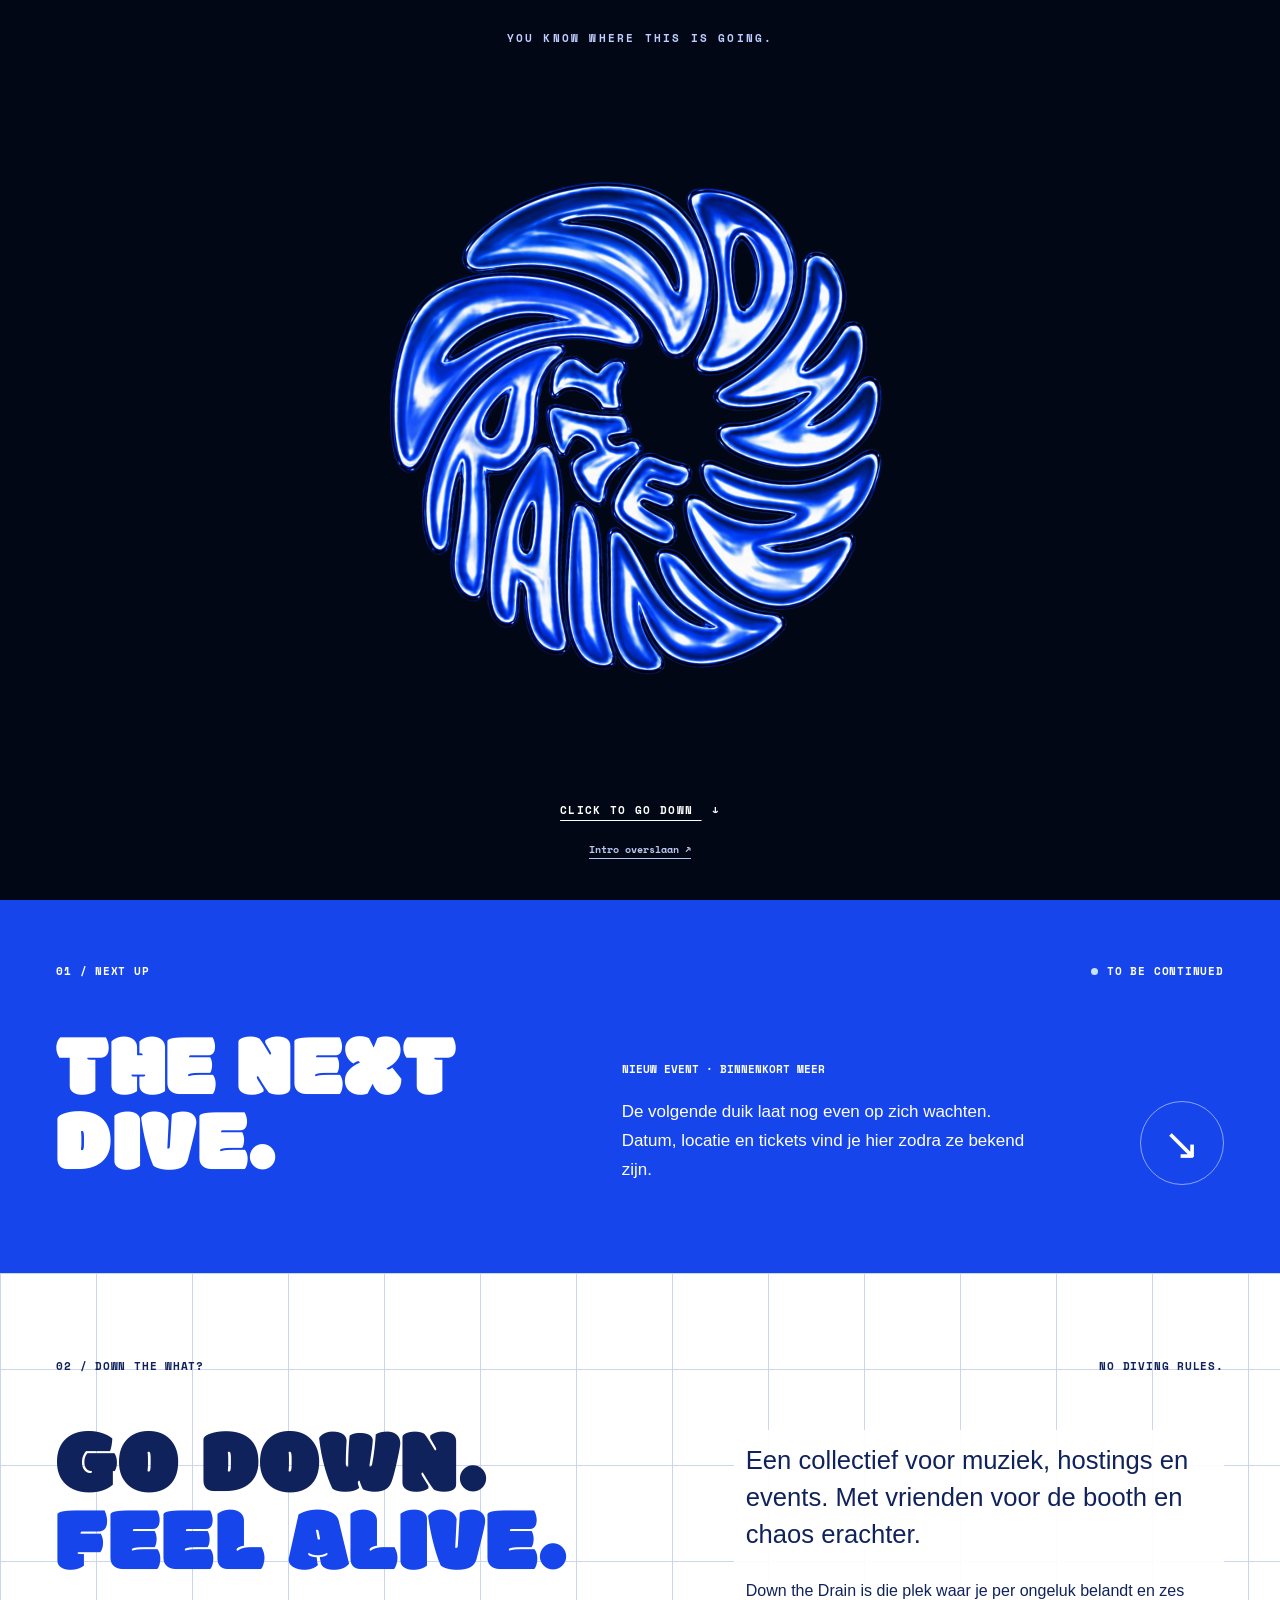
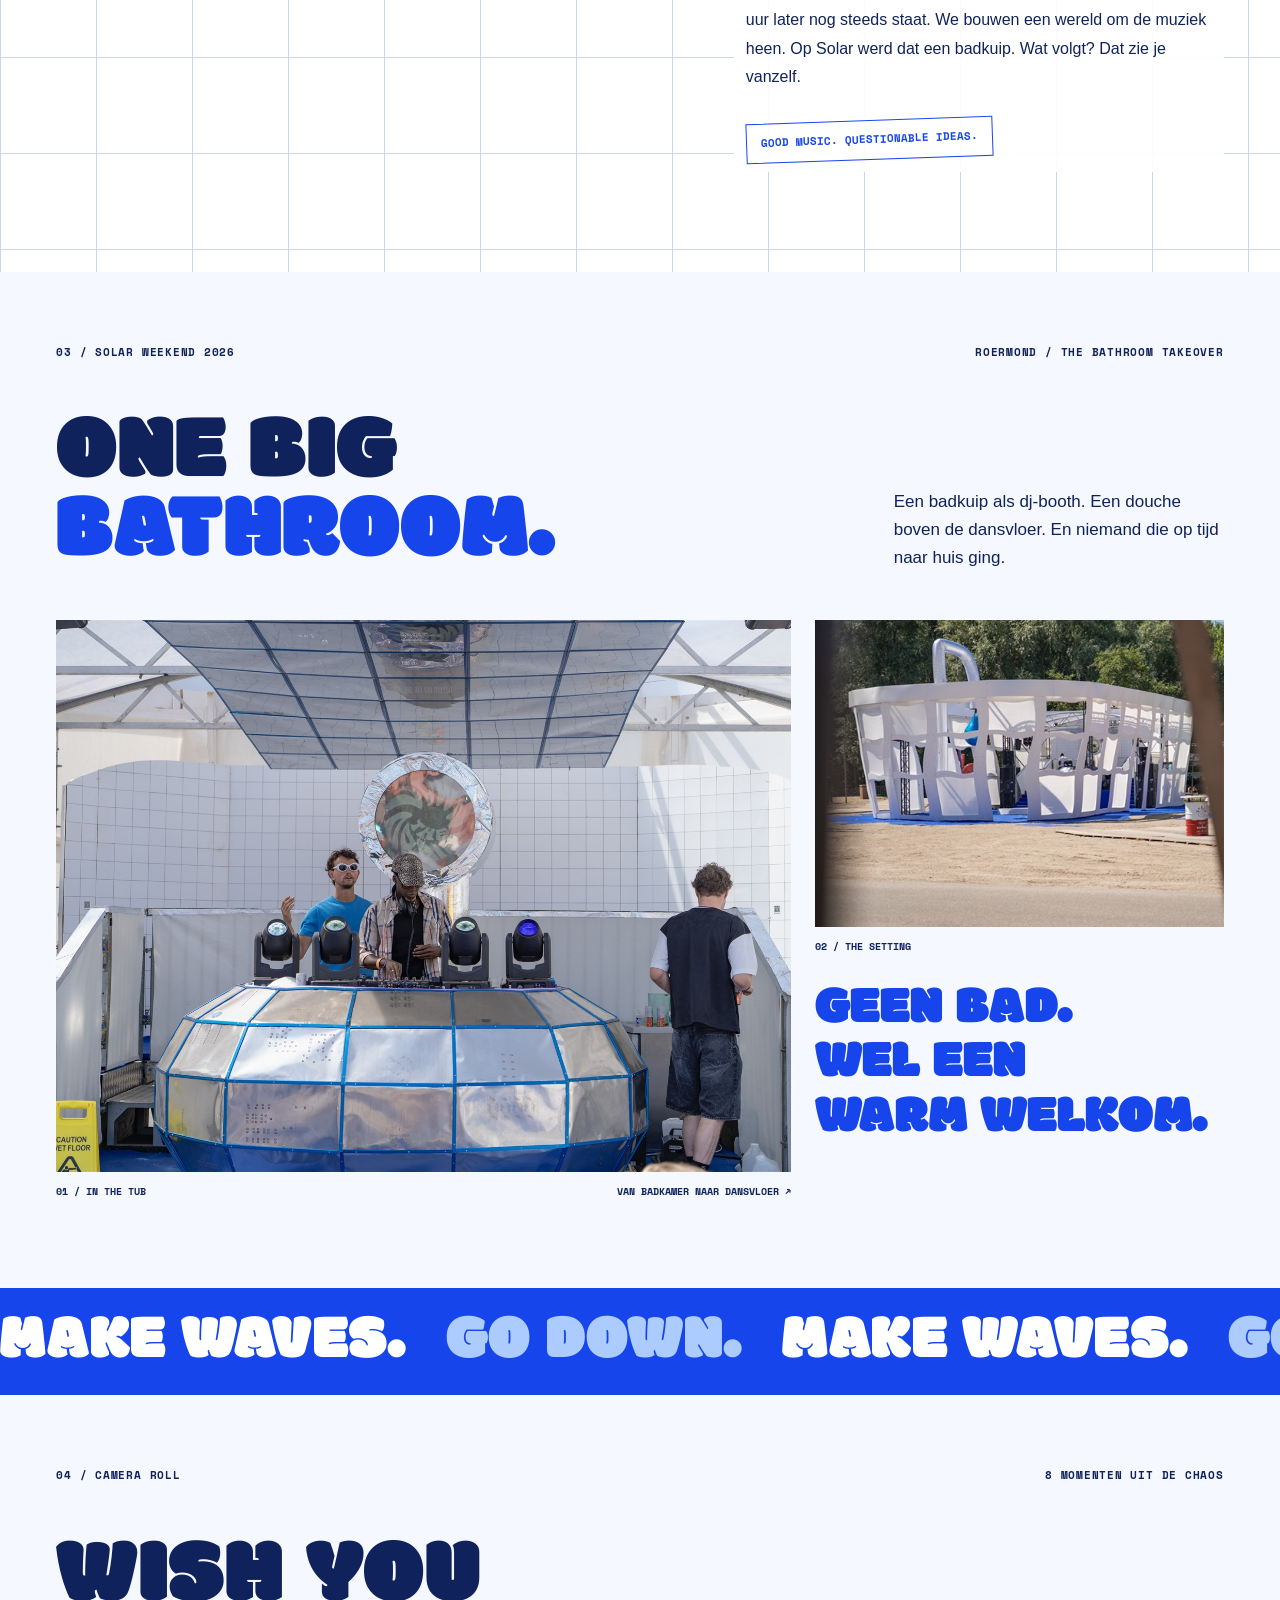
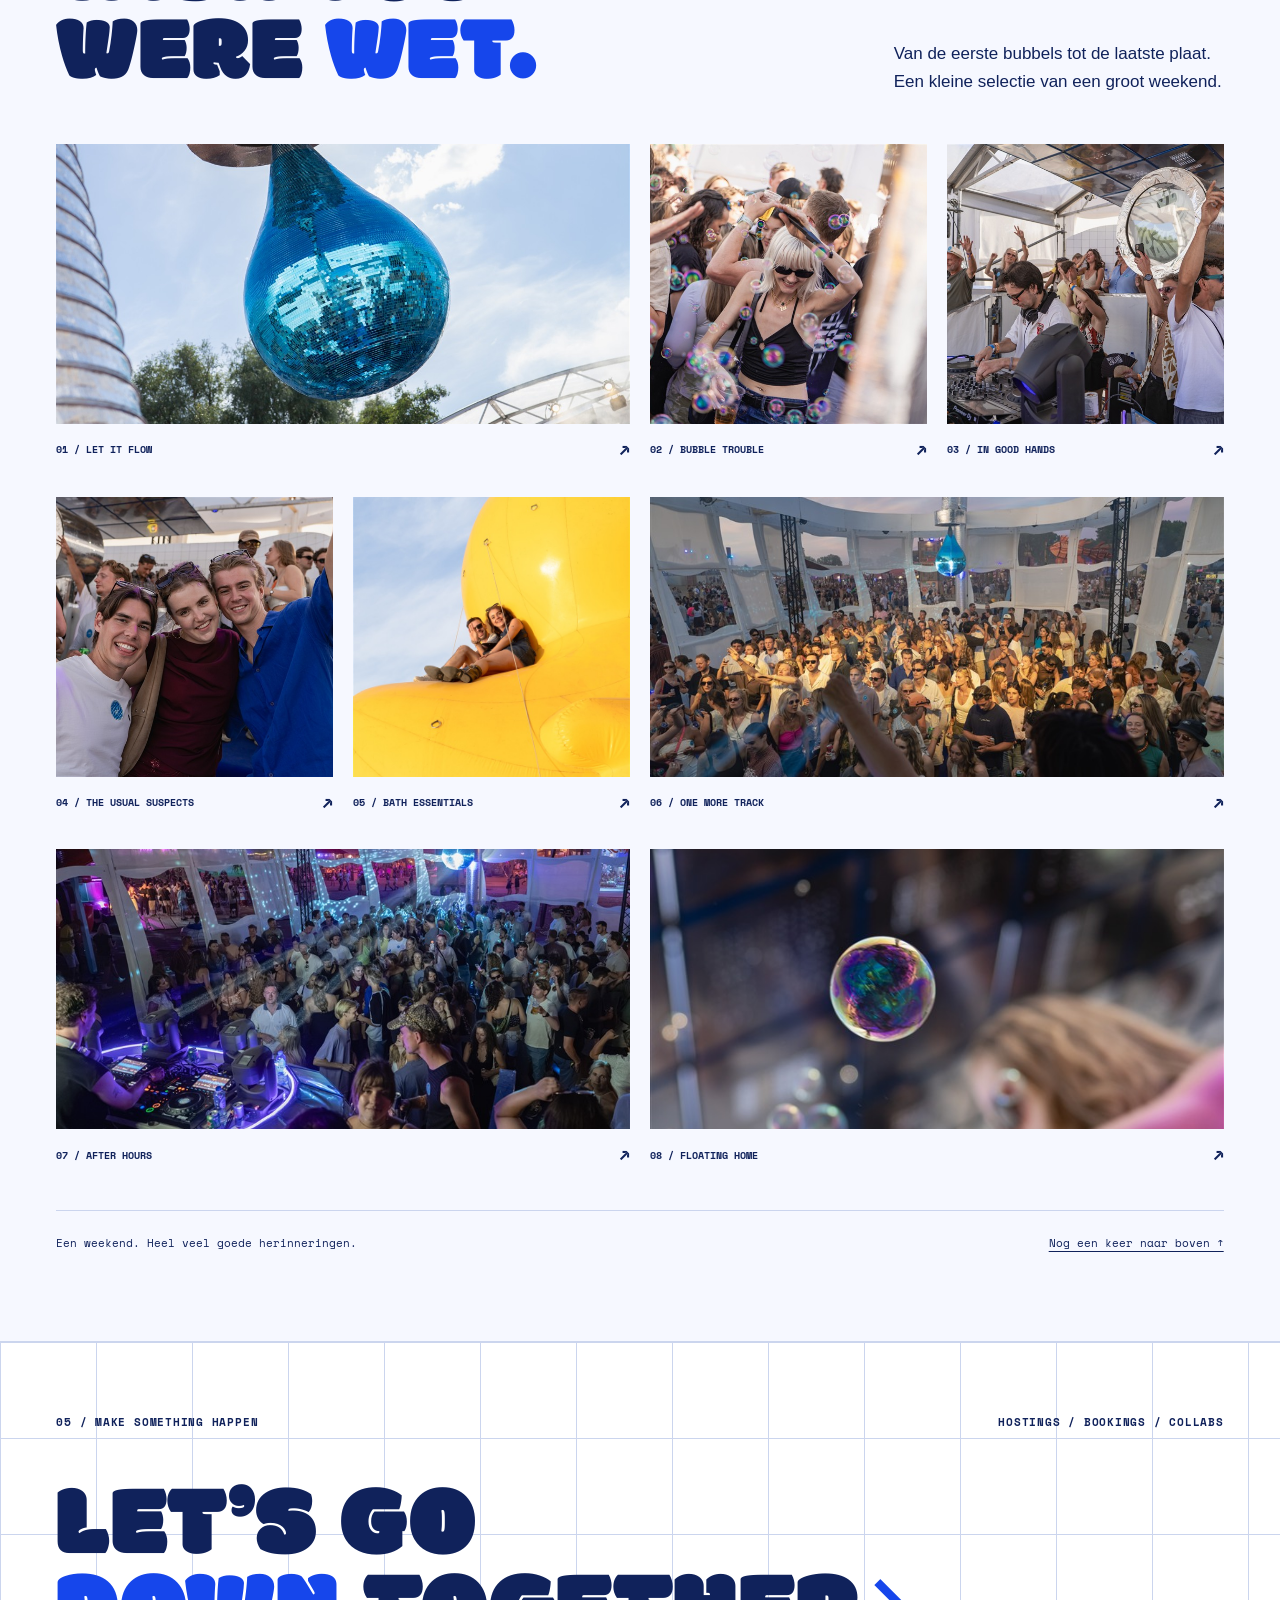
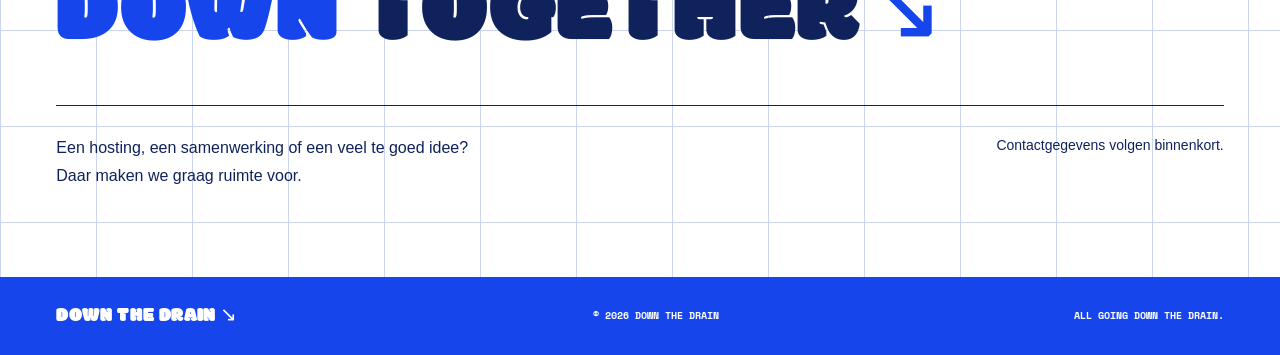
==== commit 00e8ca15: "Nieuw logo" ====
--- a/index.html
+++ b/index.html
@@ -27,7 +27,7 @@
 
   <header class="site-header">
     <a class="nav-logo" href="#top" aria-label="Down the Drain — naar boven">
-      <img src="assets/images/web/drain-logo-round.png" alt="Down the Drain" width="64" height="64">
+      <img src="assets/images/web/drain-logo-round.png" alt="Down the Drain" width="54" height="54">
     </a>
     <button class="menu-toggle" aria-expanded="false" aria-controls="mainNav" hidden>MENU <span aria-hidden="true">＋</span></button>
     <nav class="main-nav" id="mainNav" aria-label="Hoofdnavigatie">
--- a/css/style.css
+++ b/css/style.css
@@ -39,7 +39,7 @@
 
 /* Header. Mobile navigation remains usable without JavaScript. */
 .site-header { position: sticky; top: 0; z-index: 20; display: flex; align-items: center; justify-content: space-between; gap: 25px; padding: 7px var(--gutter); background: var(--paper); color: var(--blue); border-bottom: 1px solid var(--line); }
-.nav-logo { display: block; width: 64px; height: 64px; flex-shrink: 0; border-radius: 50%; }
+.nav-logo { display: block; width: 54px; height: 54px; flex-shrink: 0; border-radius: 50%; }
 .nav-logo img { width: 100%; height: 100%; border-radius: 50%; animation: nav-logo-spin 20s linear infinite; }
 .nav-logo:hover img, .nav-logo:focus-visible img { animation-play-state: paused; }
 @keyframes nav-logo-spin { to { transform: rotate(360deg); } }
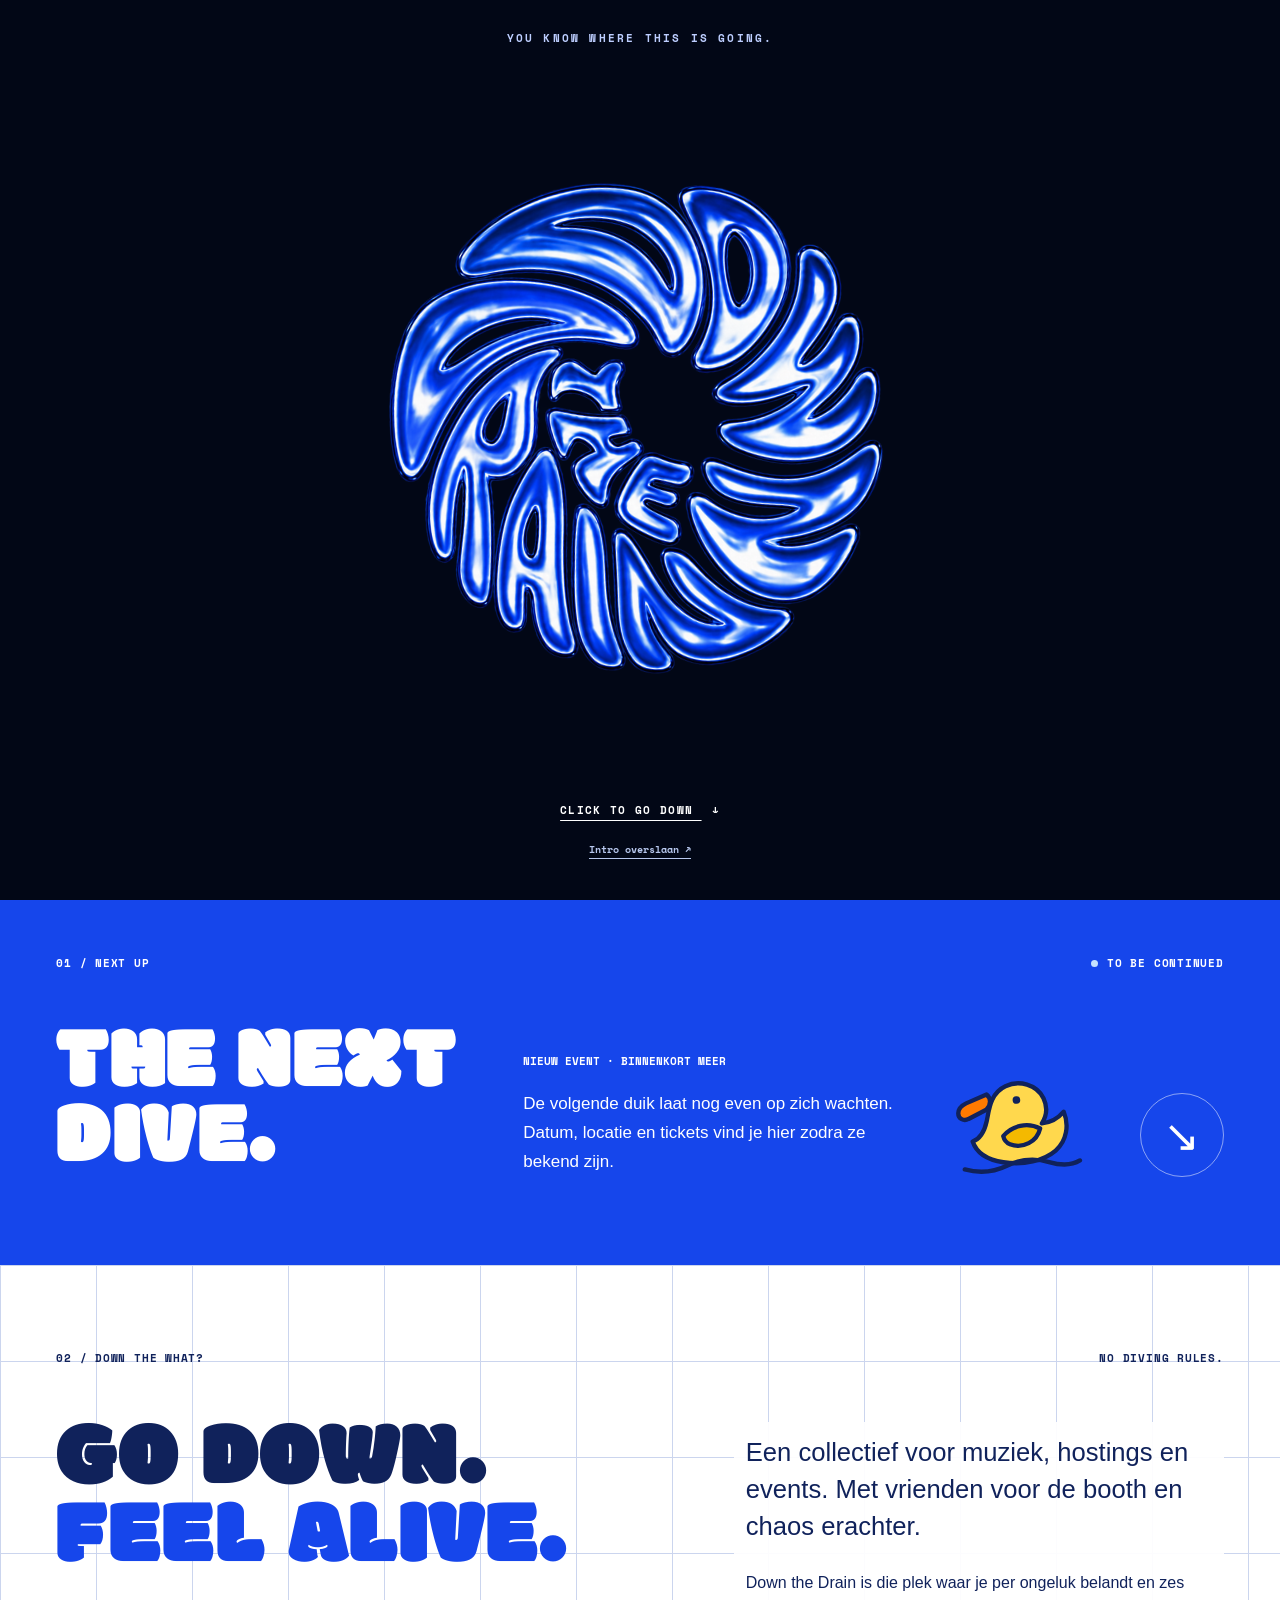
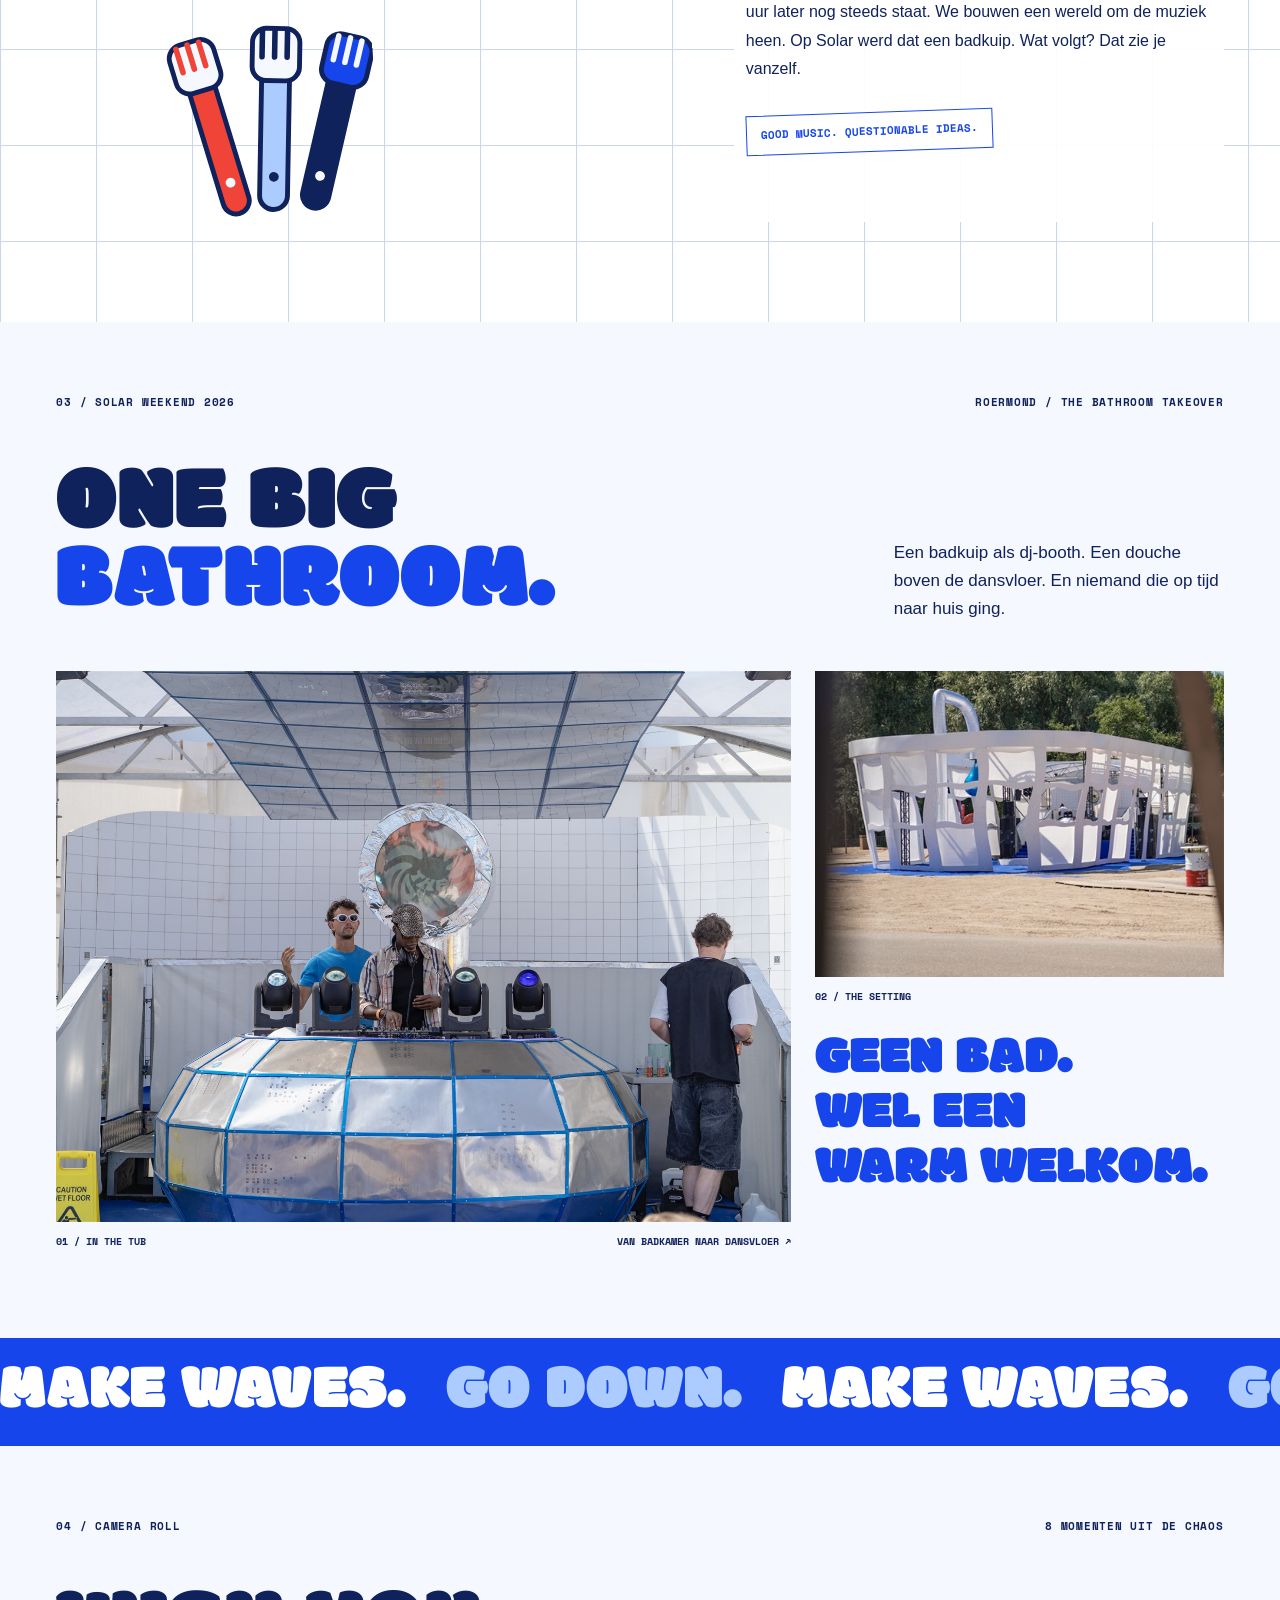
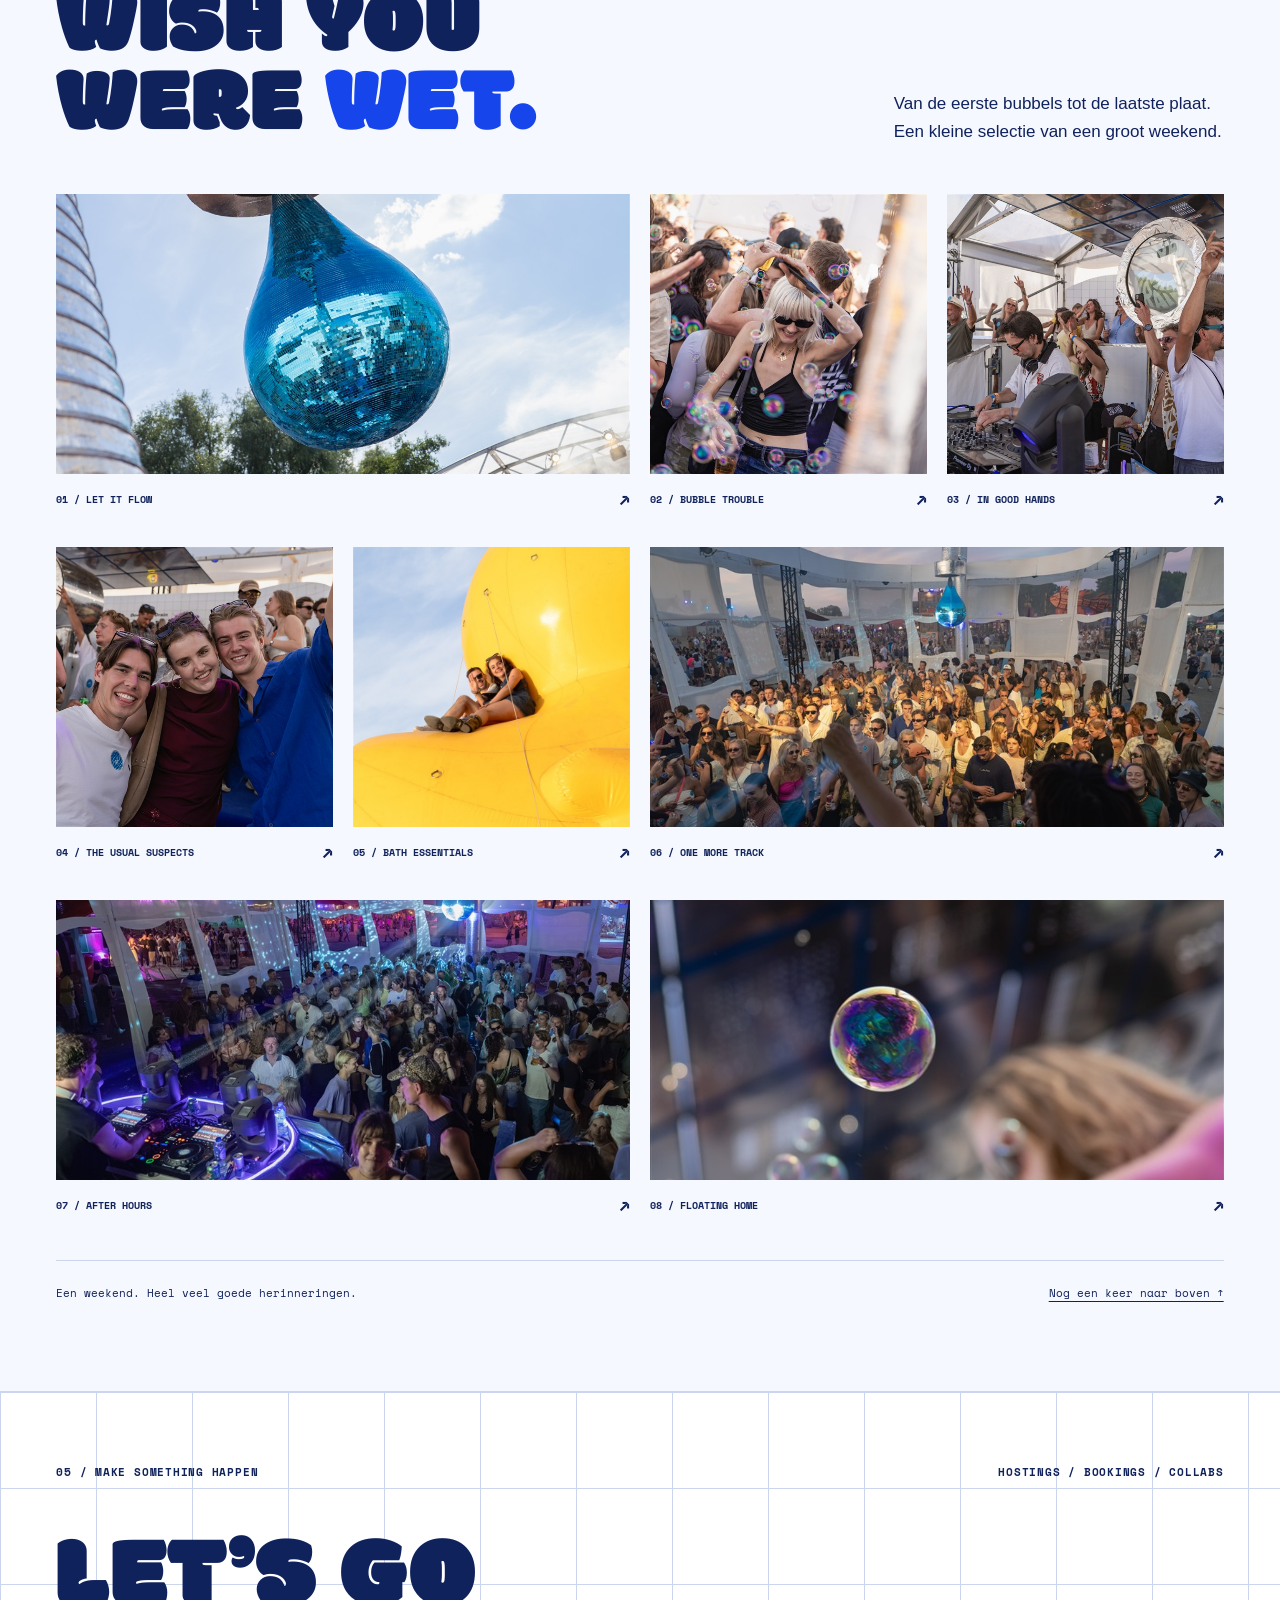
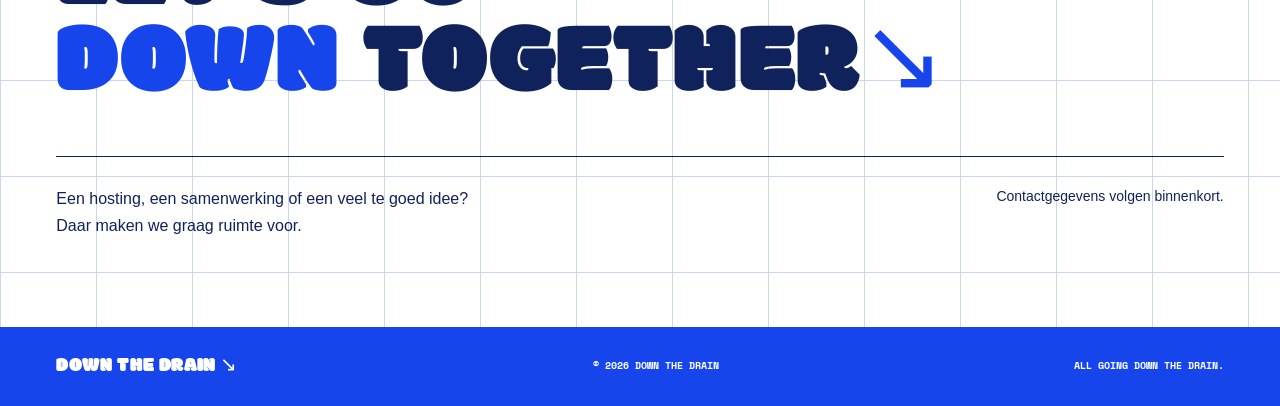
==== commit af2a57fc: "Badeend en tandenborstels" ====
--- a/index.html
+++ b/index.html
@@ -27,7 +27,7 @@
 
   <header class="site-header">
     <a class="nav-logo" href="#top" aria-label="Down the Drain — naar boven">
-      <img src="assets/images/web/drain-logo-round.png" alt="Down the Drain" width="54" height="54">
+      <img src="assets/images/web/drain-logo-round.png" alt="Down the Drain" width="46" height="46">
     </a>
     <button class="menu-toggle" aria-expanded="false" aria-controls="mainNav" hidden>MENU <span aria-hidden="true">＋</span></button>
     <nav class="main-nav" id="mainNav" aria-label="Hoofdnavigatie">
@@ -56,6 +56,7 @@
       <div class="event-row">
         <h2 id="eventsTitle">THE NEXT<br>DIVE.</h2>
         <div class="event-copy"><p class="eyebrow">NIEUW EVENT · BINNENKORT MEER</p><p>De volgende duik laat nog even op zich wachten. Datum, locatie en tickets vind je hier zodra ze bekend zijn.</p></div>
+        <img class="bathroom-prop bath-duck" src="assets/images/web/bath-duck.svg" alt="" width="260" height="210" aria-hidden="true">
         <a class="circle-link" href="#gallery" aria-label="Bekijk ondertussen de foto's van Solar">↘</a>
       </div>
     </section>
@@ -63,7 +64,10 @@
     <section class="about section tile-surface" id="about" aria-labelledby="aboutTitle">
       <div class="section-label"><span>02 / DOWN THE WHAT?</span><span>NO DIVING RULES.</span></div>
       <div class="about-grid">
-        <h2 id="aboutTitle">GO DOWN.<br><span class="blue">FEEL ALIVE.</span></h2>
+        <div class="about-title-wrap">
+          <h2 id="aboutTitle">GO DOWN.<br><span class="blue">FEEL ALIVE.</span></h2>
+          <img class="bathroom-prop toothbrushes" src="assets/images/web/toothbrushes.svg" alt="" width="330" height="300" aria-hidden="true">
+        </div>
         <div class="about-copy"><p class="large-copy">Een collectief voor muziek, hostings en events. Met vrienden voor de booth en chaos erachter.</p><p>Down the Drain is die plek waar je per ongeluk belandt en zes uur later nog steeds staat. We bouwen een wereld om de muziek heen. Op Solar werd dat een badkuip. Wat volgt? Dat zie je vanzelf.</p><span class="stamp">GOOD MUSIC. QUESTIONABLE IDEAS.</span></div>
       </div>
     </section>
--- a/css/style.css
+++ b/css/style.css
@@ -39,7 +39,7 @@
 
 /* Header. Mobile navigation remains usable without JavaScript. */
 .site-header { position: sticky; top: 0; z-index: 20; display: flex; align-items: center; justify-content: space-between; gap: 25px; padding: 7px var(--gutter); background: var(--paper); color: var(--blue); border-bottom: 1px solid var(--line); }
-.nav-logo { display: block; width: 54px; height: 54px; flex-shrink: 0; border-radius: 50%; }
+.nav-logo { display: block; width: 46px; height: 46px; flex-shrink: 0; border-radius: 50%; }
 .nav-logo img { width: 100%; height: 100%; border-radius: 50%; animation: nav-logo-spin 20s linear infinite; }
 .nav-logo:hover img, .nav-logo:focus-visible img { animation-play-state: paused; }
 @keyframes nav-logo-spin { to { transform: rotate(360deg); } }
@@ -82,17 +82,23 @@
 .events { background: var(--blue); color: white; }
 .status { display: flex; align-items: center; gap: 9px; }
 .status i { width: 7px; height: 7px; border-radius: 50%; background: #c6e2ff; flex-shrink: 0; }
-.event-row { display: grid; grid-template-columns: 1.1fr 1fr auto; gap: 45px; align-items: end; }
+.event-row { display: grid; grid-template-columns: 1.1fr 1fr minmax(100px, 150px) auto; gap: clamp(22px, 3vw, 45px); align-items: end; }
 .event-row h2 { font-size: clamp(52px, 7vw, 100px); }
 .event-copy { max-width: 420px; }
 .event-copy .eyebrow { margin-bottom: 20px; }
 .event-copy > p:last-child { font-size: 17px; line-height: 1.7; }
+.bathroom-prop { display: block; height: auto; }
+.bath-duck { width: clamp(100px, 11vw, 150px); transform: rotate(-5deg); transform-origin: bottom center; transition: transform .25s ease; }
+.bath-duck:hover { transform: rotate(2deg) translateY(-5px); }
 .circle-link { display: grid; place-items: center; width: 84px; aspect-ratio: 1; border: 1px solid #ffffff80; border-radius: 50%; font-size: 44px; transition: background .2s; }
 .circle-link:hover { background: #ffffff25; }
 
 /* Story and Solar feature. */
 .about { padding-block: 85px 100px; }
 .about-grid { display: grid; grid-template-columns: 1.2fr 1fr; gap: 7vw; }
+.about-title-wrap { display: flex; flex-direction: column; align-items: flex-start; gap: 34px; }
+.toothbrushes { width: clamp(150px, 18vw, 250px); margin-left: clamp(10px, 7vw, 110px); transform: rotate(-3deg); transition: transform .25s ease; }
+.toothbrushes:hover { transform: rotate(2deg) translateY(-5px); }
 .about-copy { padding: 12px; background: #fffffff0; }
 .about-copy > p { font-size: 16px; line-height: 1.8; }
 .about-copy .large-copy { font-size: clamp(21px, 2vw, 30px); line-height: 1.45; margin-bottom: 24px; }
@@ -138,6 +144,7 @@
   .nav-enhanced .main-nav { display: none; flex-basis: 100%; flex-direction: column; padding-block: 15px; max-height: 65svh; overflow-y: auto; }
   .nav-enhanced.menu-open .main-nav { display: flex; }
   .event-row { grid-template-columns: 1fr 1fr; gap: 28px; }
+  .bath-duck { grid-column: 2; justify-self: end; width: 115px; }
   .circle-link { display: none; }
   .about-grid { gap: 35px; }
   .gallery-item img { height: 230px; }
@@ -158,6 +165,9 @@
   .hero .eyebrow { font-size: 9px; letter-spacing: .08em; }
   .hero-footnote { flex-wrap: wrap; gap: 12px; font-size: 8px; }
   .event-row, .about-grid, .solar-layout { grid-template-columns: 1fr; }
+  .bath-duck { grid-column: 1; justify-self: start; width: 105px; }
+  .about-title-wrap { gap: 22px; }
+  .toothbrushes { width: 145px; margin-left: auto; margin-right: 7vw; }
   .event-copy { max-width: none; }
   .section-heading { flex-direction: column; align-items: start; gap: 24px; }
   .section-heading > p { max-width: 440px; }
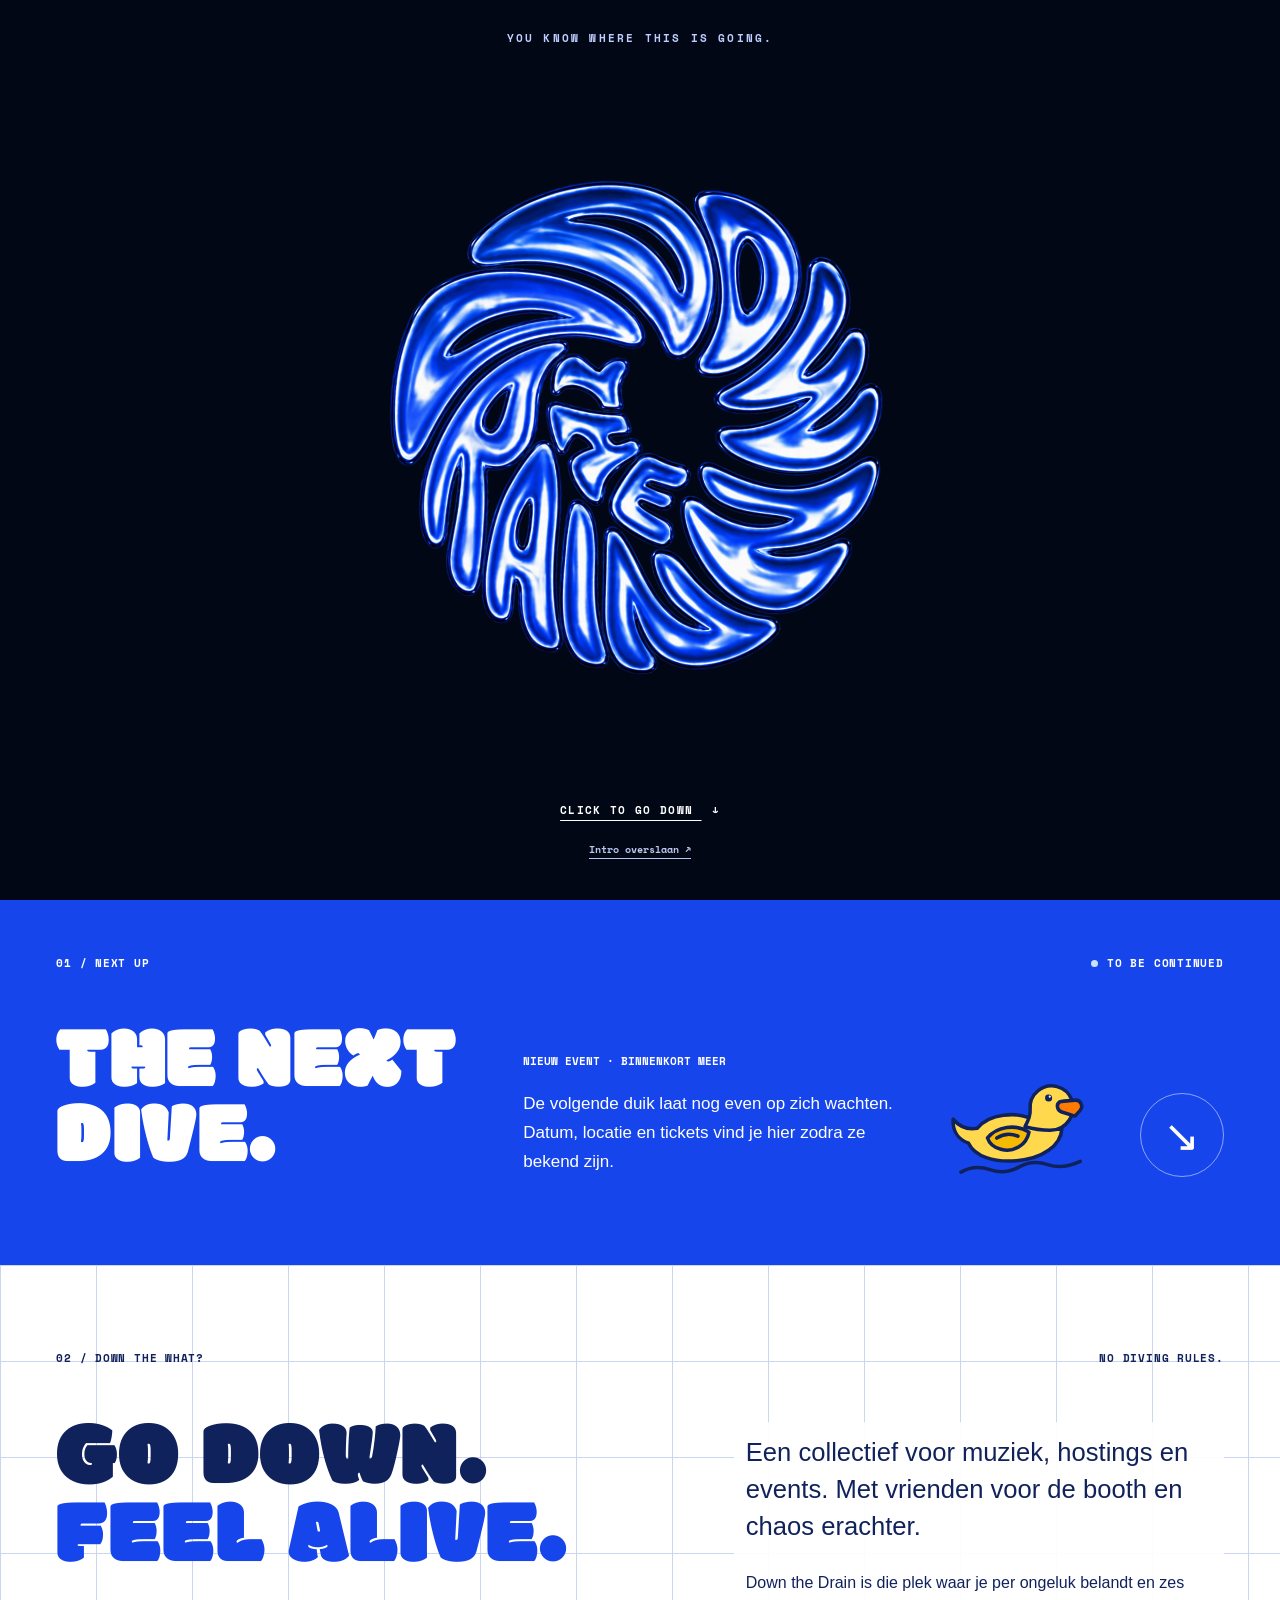
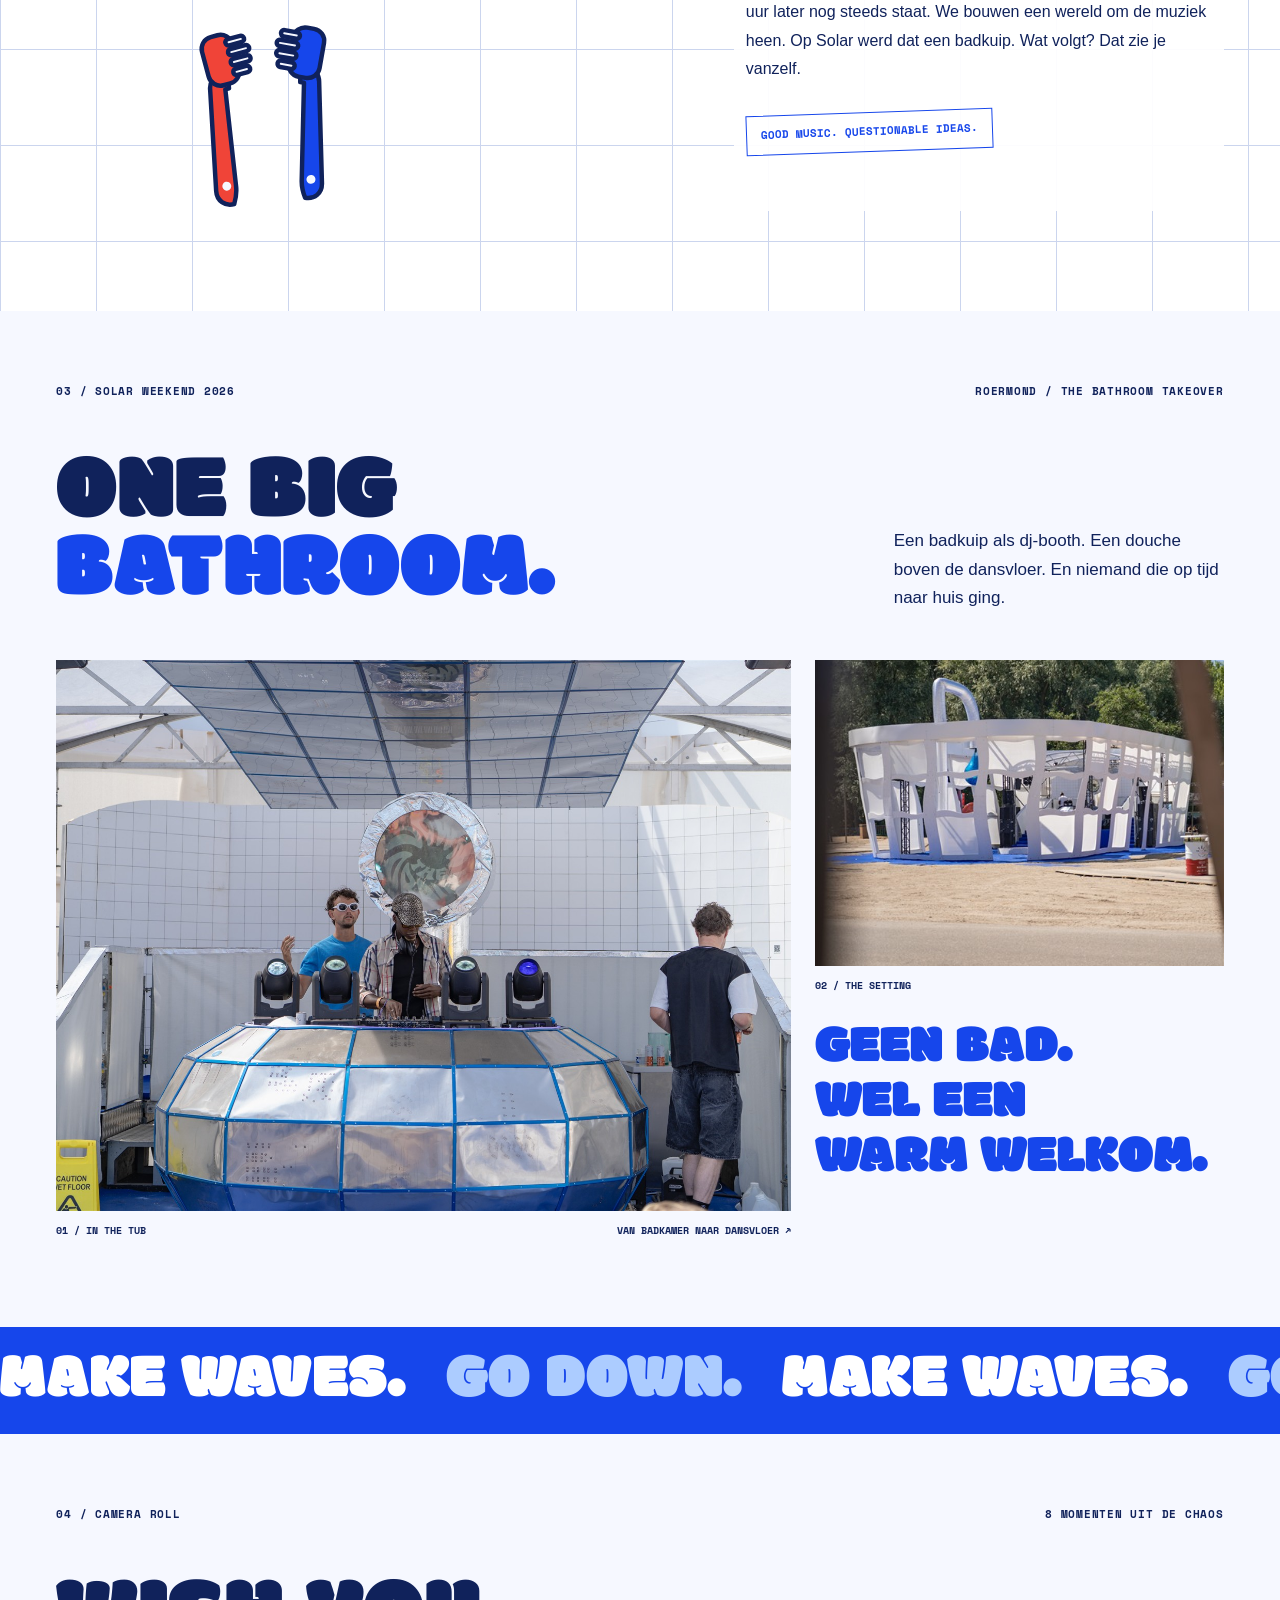
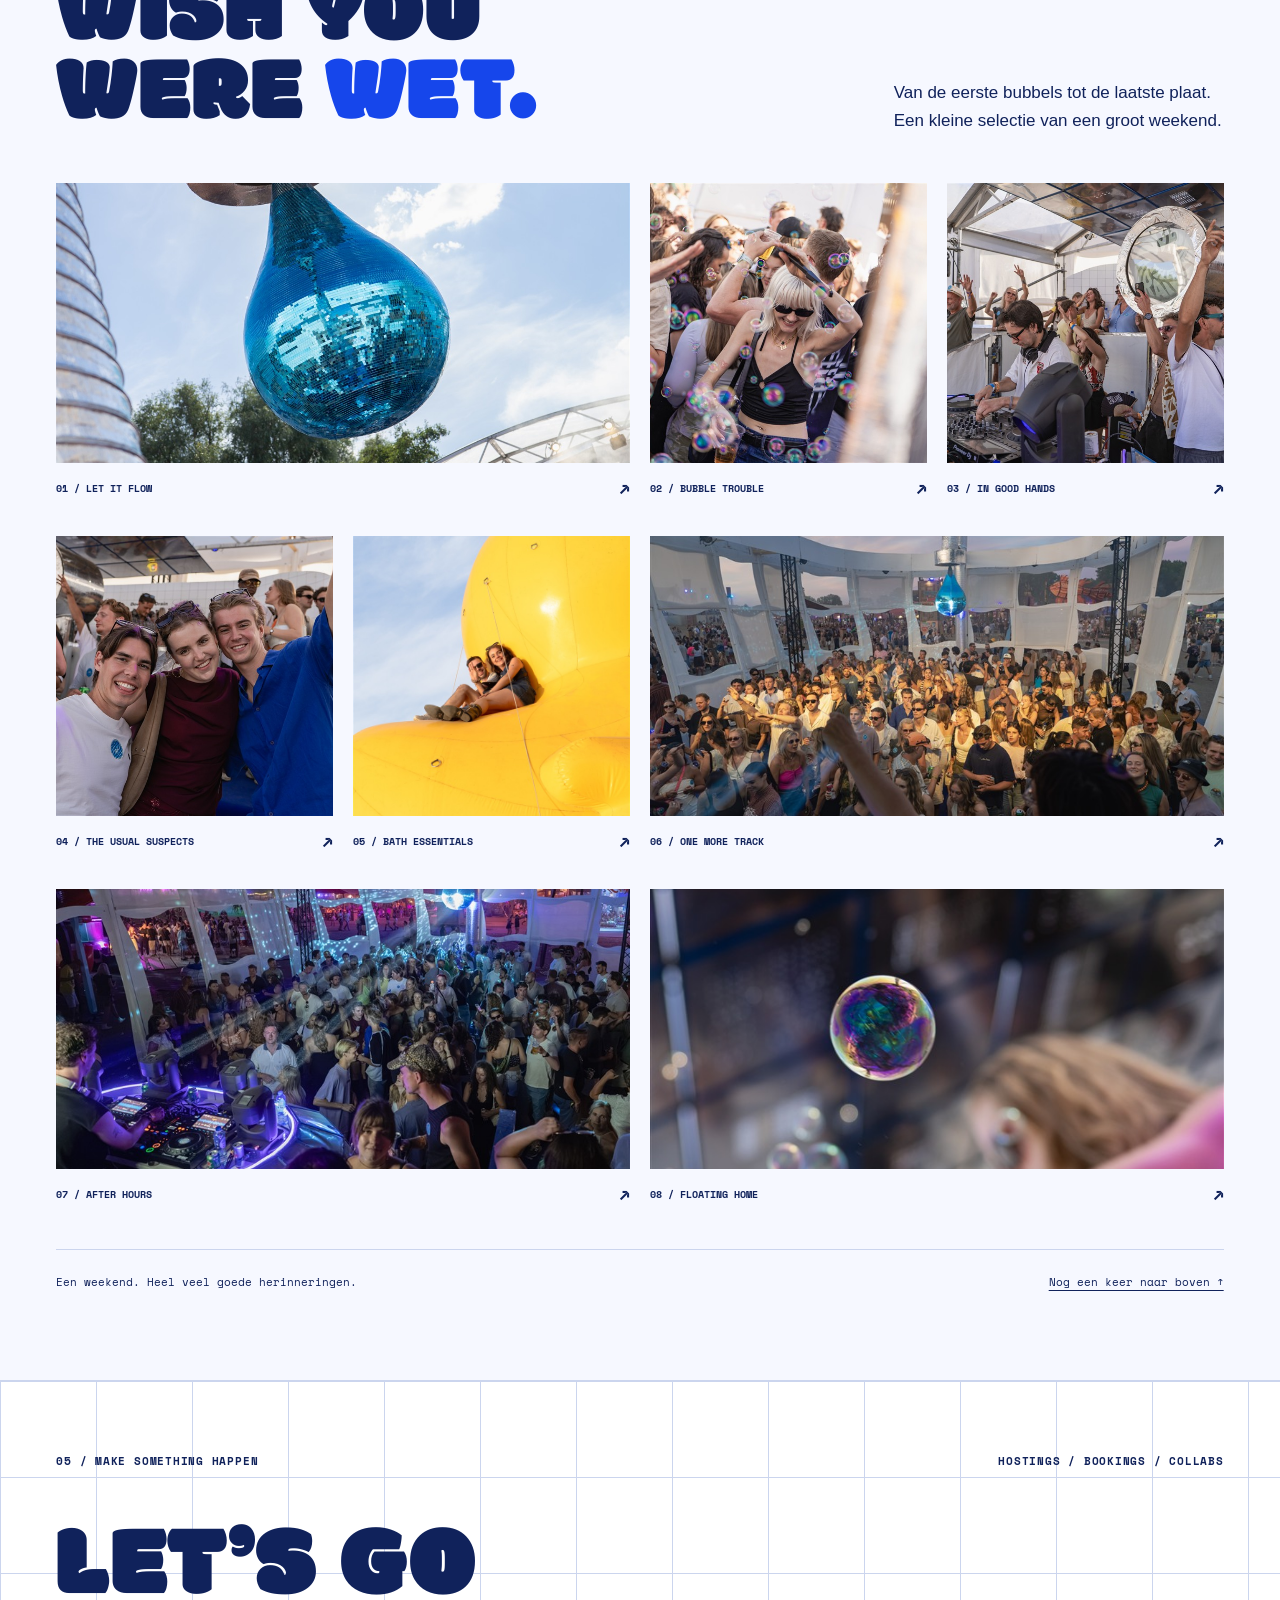
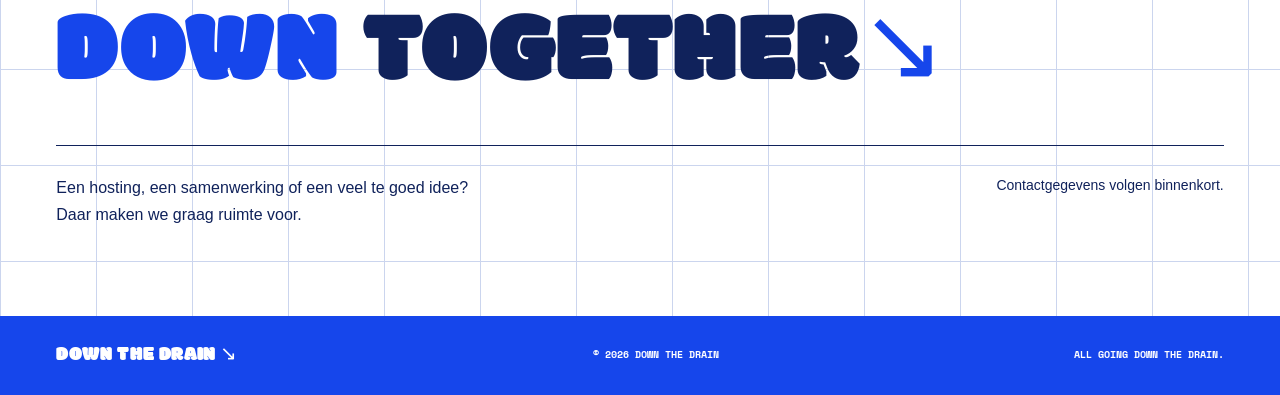
==== commit e8d9be8d: "Badeend en tandenborstels aangepast" ====
--- a/index.html
+++ b/index.html
@@ -56,7 +56,7 @@
       <div class="event-row">
         <h2 id="eventsTitle">THE NEXT<br>DIVE.</h2>
         <div class="event-copy"><p class="eyebrow">NIEUW EVENT · BINNENKORT MEER</p><p>De volgende duik laat nog even op zich wachten. Datum, locatie en tickets vind je hier zodra ze bekend zijn.</p></div>
-        <img class="bathroom-prop bath-duck" src="assets/images/web/bath-duck.svg" alt="" width="260" height="210" aria-hidden="true">
+        <img class="bathroom-prop bath-duck" src="assets/images/web/bath-duck.svg" alt="" width="320" height="240" aria-hidden="true">
         <a class="circle-link" href="#gallery" aria-label="Bekijk ondertussen de foto's van Solar">↘</a>
       </div>
     </section>
@@ -66,7 +66,7 @@
       <div class="about-grid">
         <div class="about-title-wrap">
           <h2 id="aboutTitle">GO DOWN.<br><span class="blue">FEEL ALIVE.</span></h2>
-          <img class="bathroom-prop toothbrushes" src="assets/images/web/toothbrushes.svg" alt="" width="330" height="300" aria-hidden="true">
+          <img class="bathroom-prop toothbrushes" src="assets/images/web/toothbrushes.svg" alt="" width="360" height="310" aria-hidden="true">
         </div>
         <div class="about-copy"><p class="large-copy">Een collectief voor muziek, hostings en events. Met vrienden voor de booth en chaos erachter.</p><p>Down the Drain is die plek waar je per ongeluk belandt en zes uur later nog steeds staat. We bouwen een wereld om de muziek heen. Op Solar werd dat een badkuip. Wat volgt? Dat zie je vanzelf.</p><span class="stamp">GOOD MUSIC. QUESTIONABLE IDEAS.</span></div>
       </div>
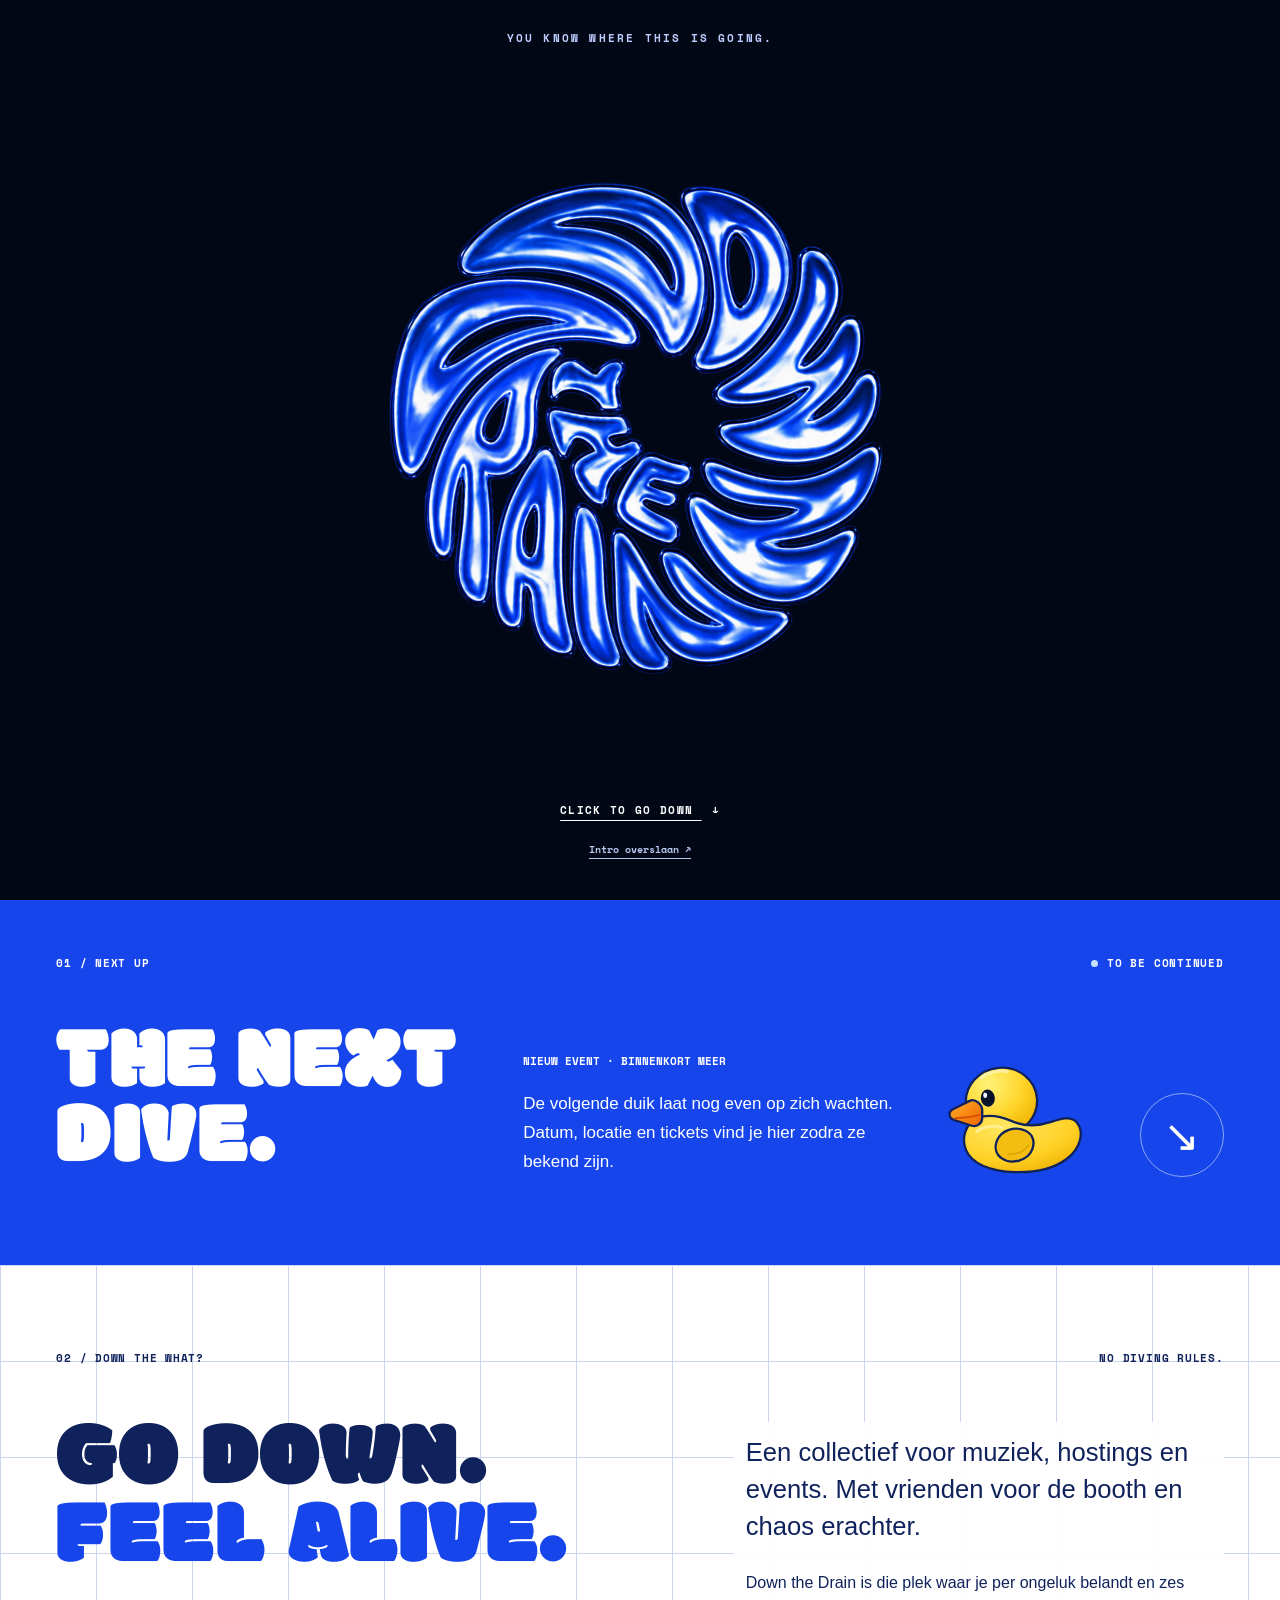
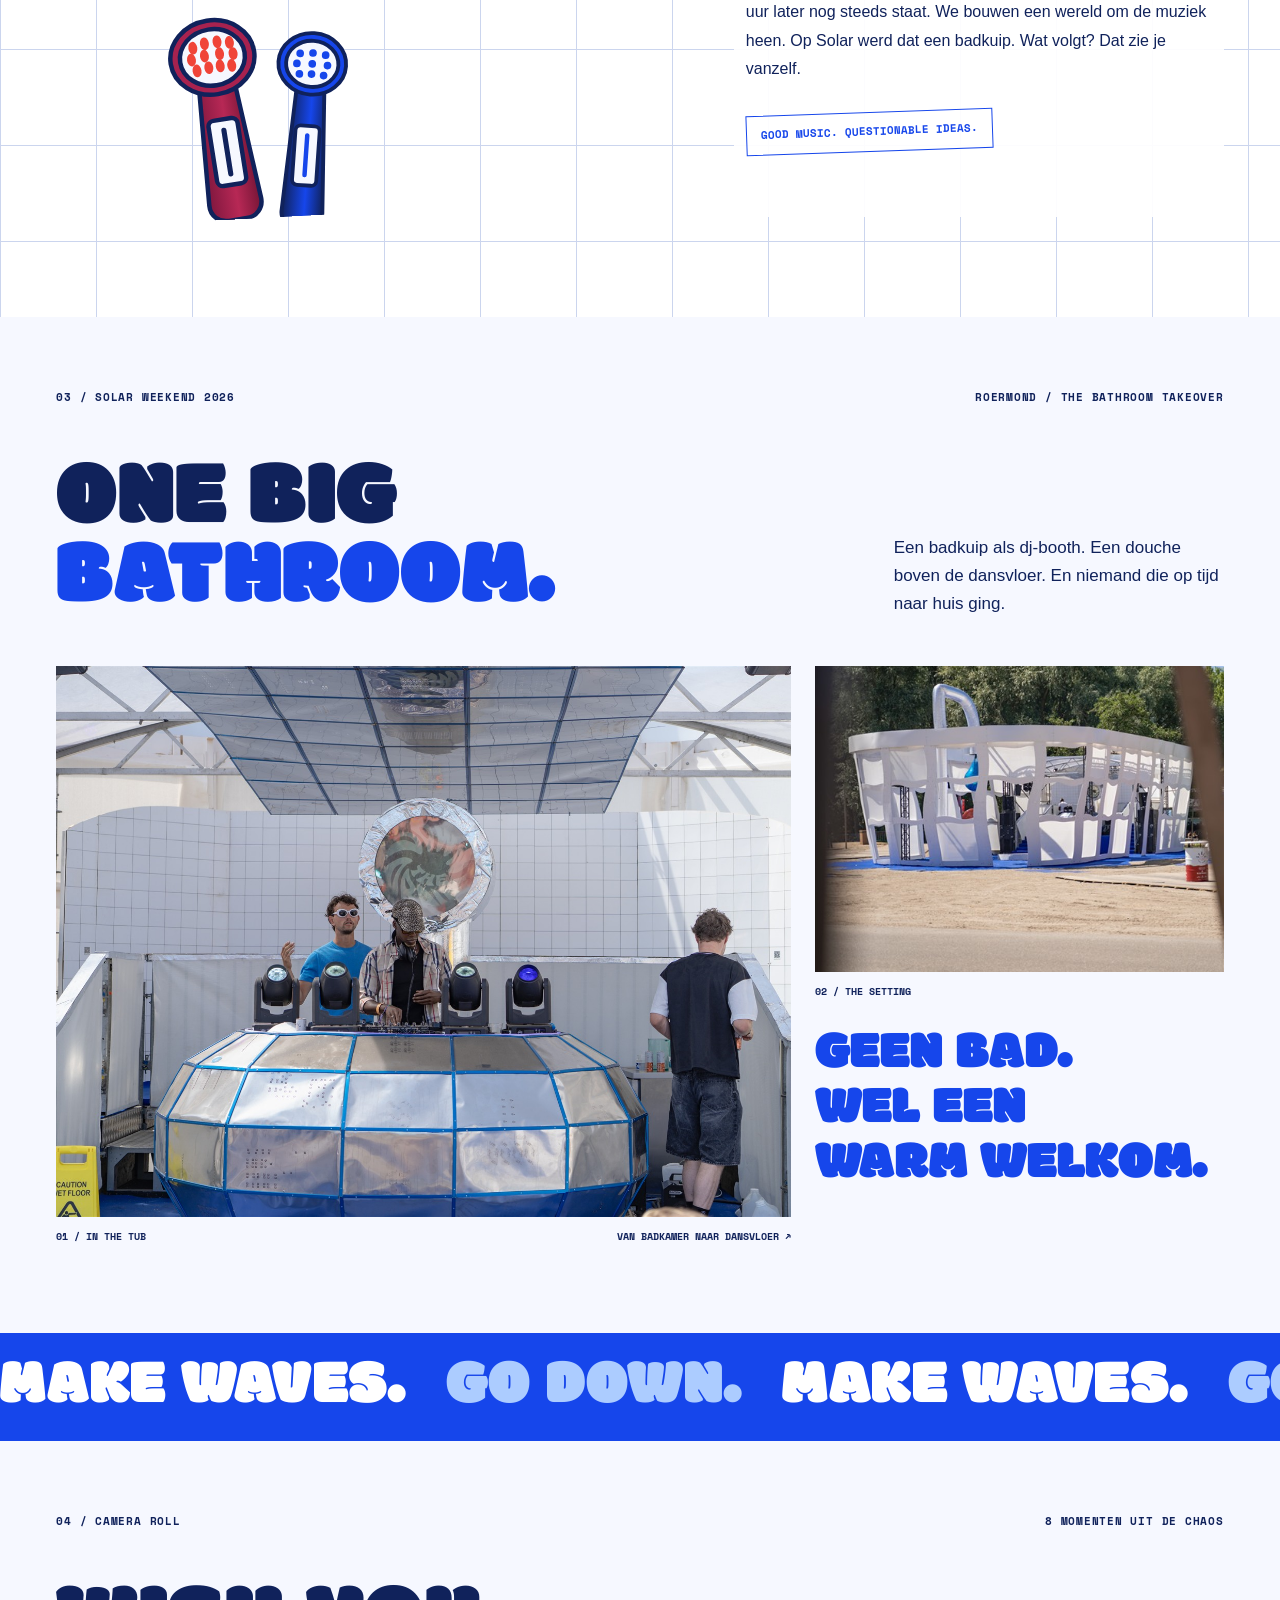
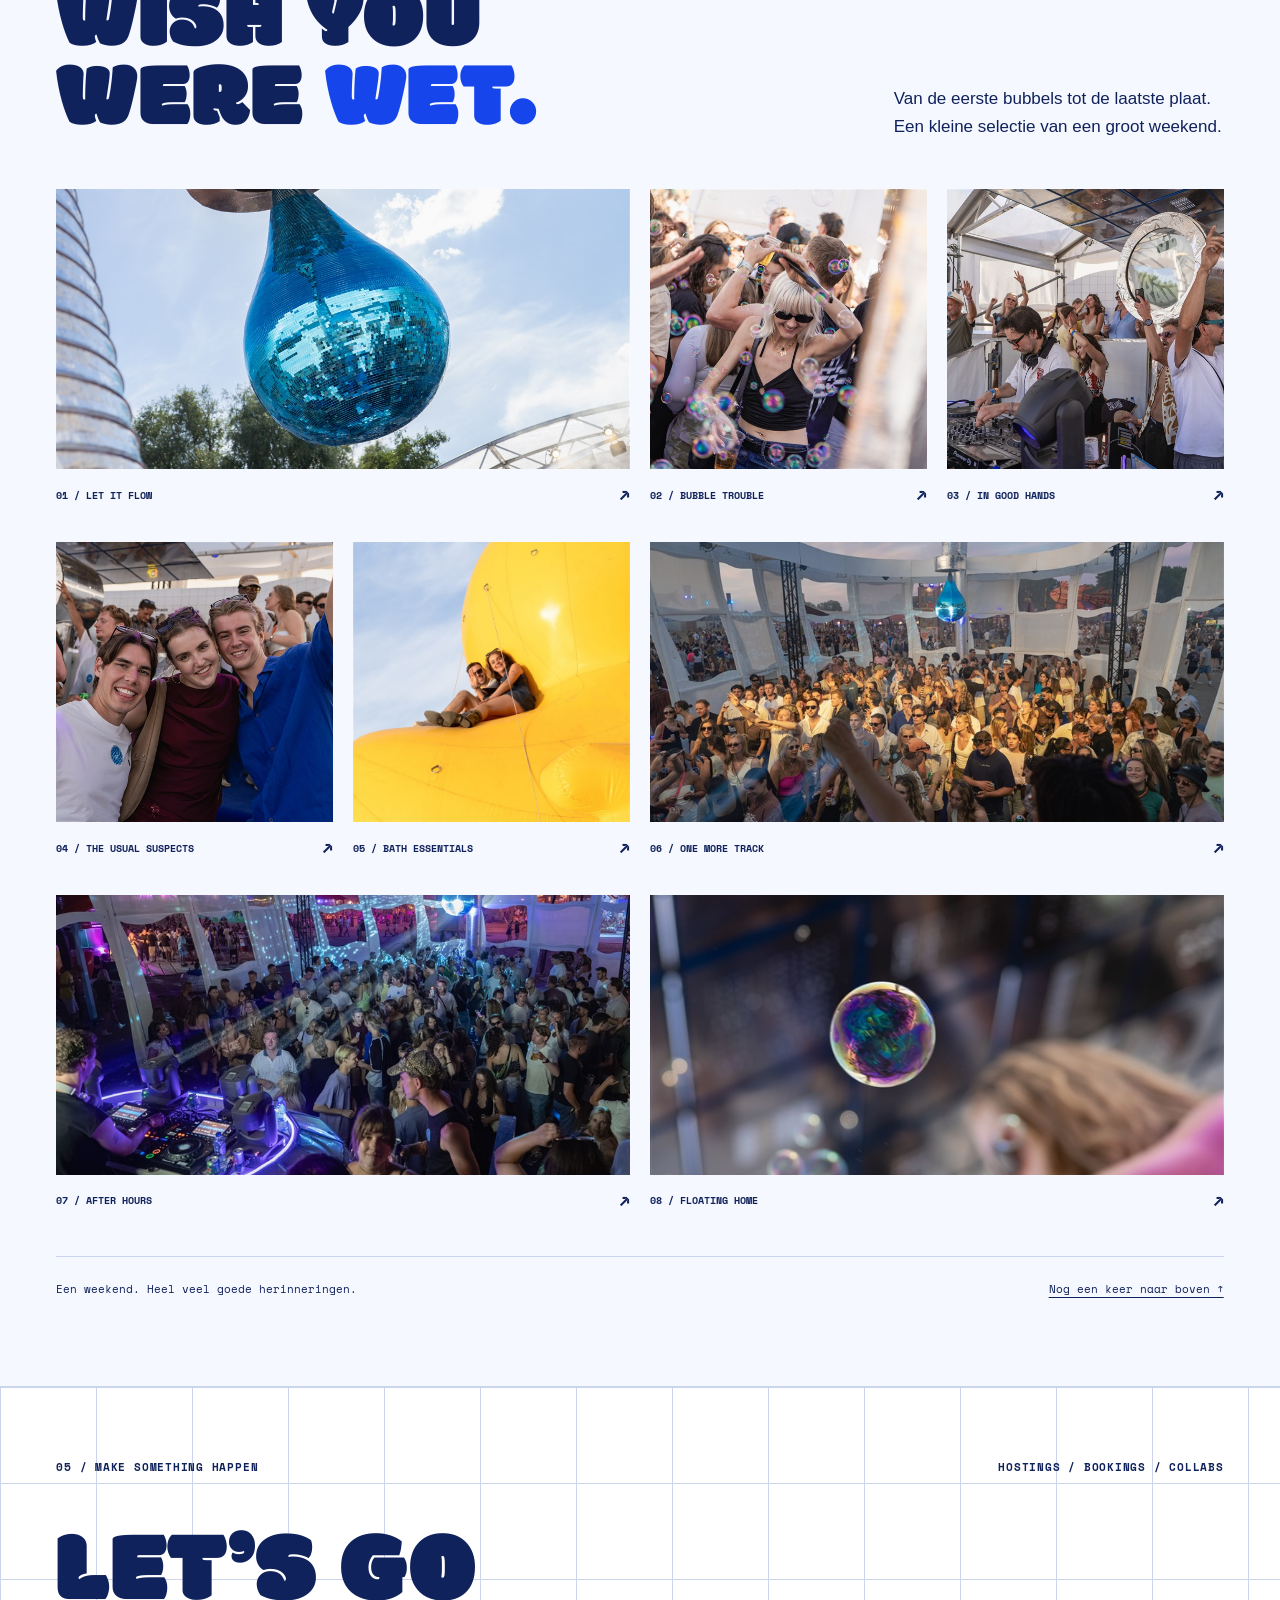
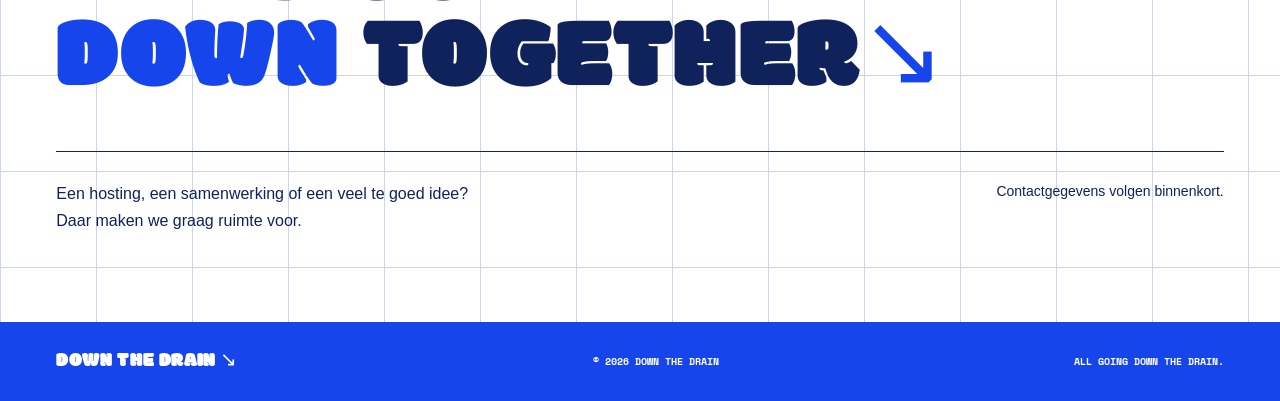
==== commit f297ec2e: "Eend borstel nog meer aangepast" ====
--- a/index.html
+++ b/index.html
@@ -56,7 +56,7 @@
       <div class="event-row">
         <h2 id="eventsTitle">THE NEXT<br>DIVE.</h2>
         <div class="event-copy"><p class="eyebrow">NIEUW EVENT · BINNENKORT MEER</p><p>De volgende duik laat nog even op zich wachten. Datum, locatie en tickets vind je hier zodra ze bekend zijn.</p></div>
-        <img class="bathroom-prop bath-duck" src="assets/images/web/bath-duck.svg" alt="" width="320" height="240" aria-hidden="true">
+        <img class="bathroom-prop bath-duck" src="assets/images/web/bath-duck.svg" alt="" width="360" height="300" aria-hidden="true">
         <a class="circle-link" href="#gallery" aria-label="Bekijk ondertussen de foto's van Solar">↘</a>
       </div>
     </section>
@@ -66,7 +66,7 @@
       <div class="about-grid">
         <div class="about-title-wrap">
           <h2 id="aboutTitle">GO DOWN.<br><span class="blue">FEEL ALIVE.</span></h2>
-          <img class="bathroom-prop toothbrushes" src="assets/images/web/toothbrushes.svg" alt="" width="360" height="310" aria-hidden="true">
+          <img class="bathroom-prop toothbrushes" src="assets/images/web/toothbrushes.svg" alt="" width="360" height="320" aria-hidden="true">
         </div>
         <div class="about-copy"><p class="large-copy">Een collectief voor muziek, hostings en events. Met vrienden voor de booth en chaos erachter.</p><p>Down the Drain is die plek waar je per ongeluk belandt en zes uur later nog steeds staat. We bouwen een wereld om de muziek heen. Op Solar werd dat een badkuip. Wat volgt? Dat zie je vanzelf.</p><span class="stamp">GOOD MUSIC. QUESTIONABLE IDEAS.</span></div>
       </div>
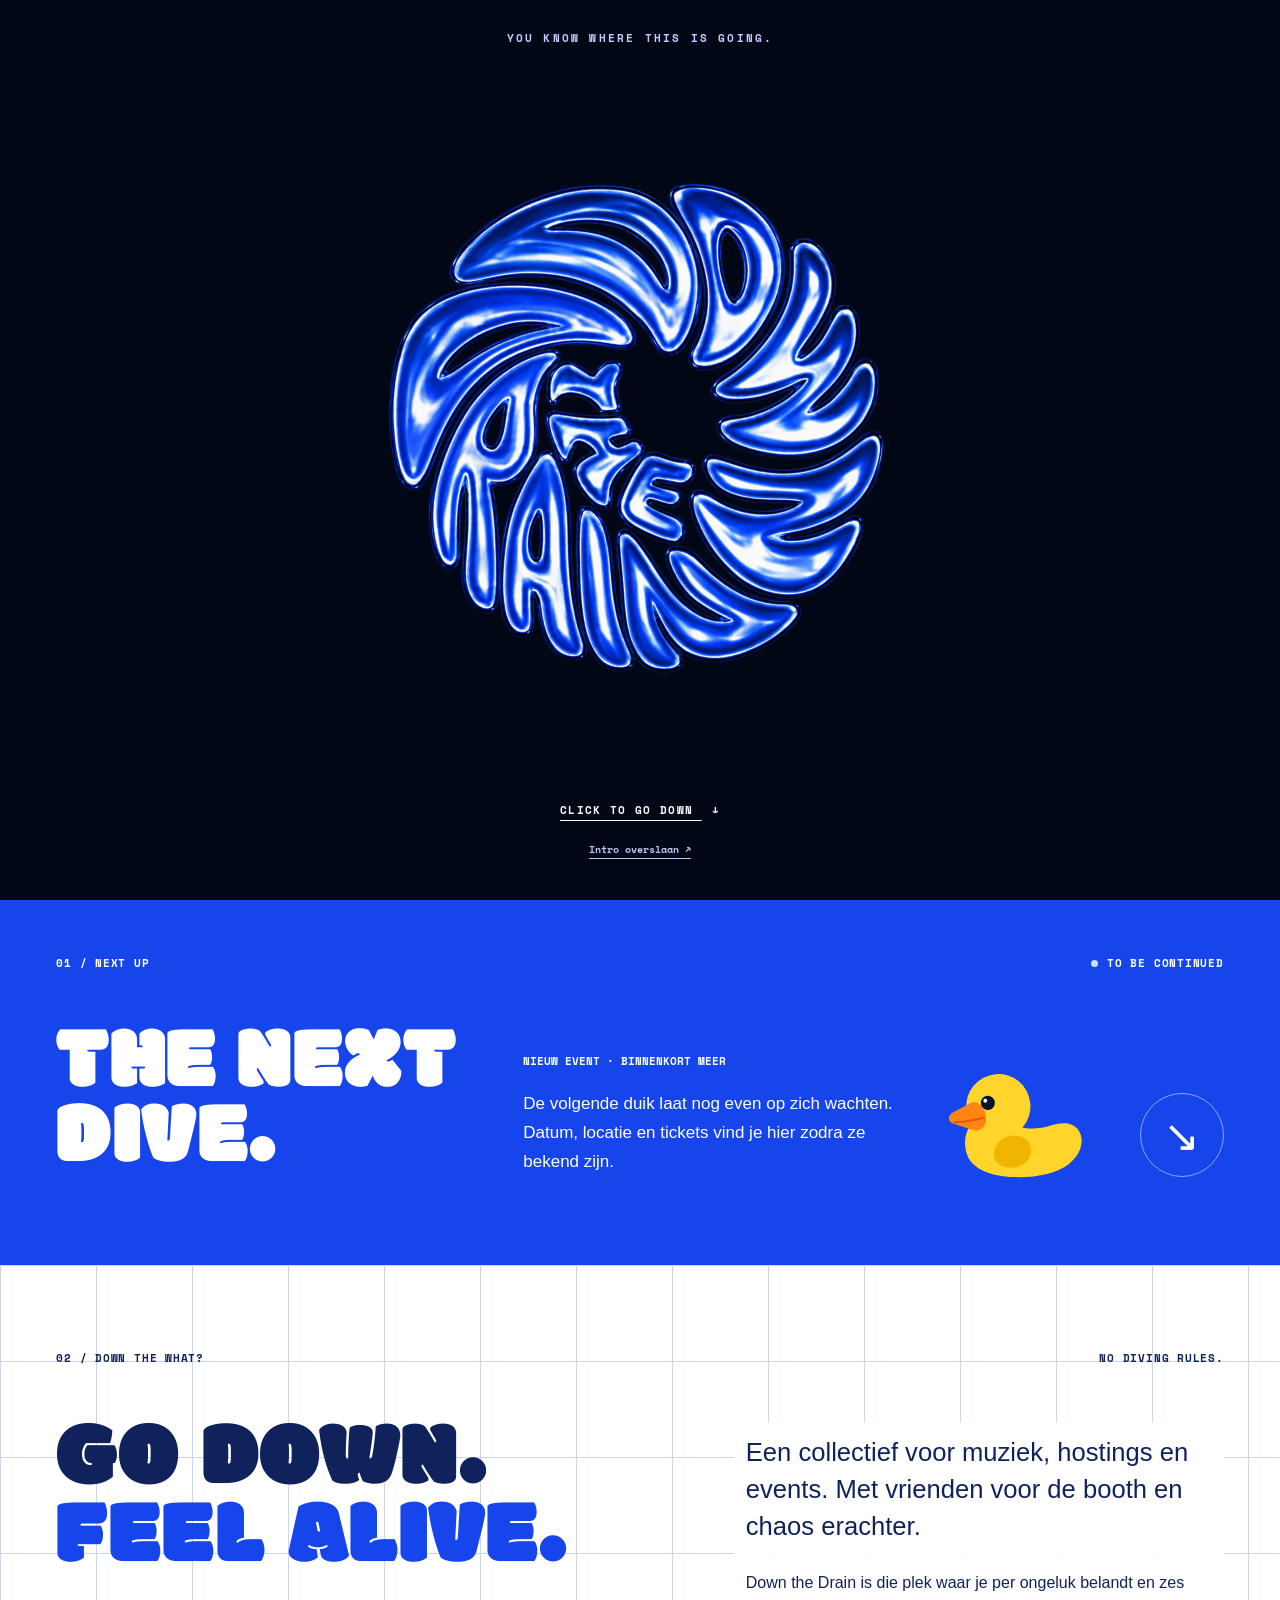
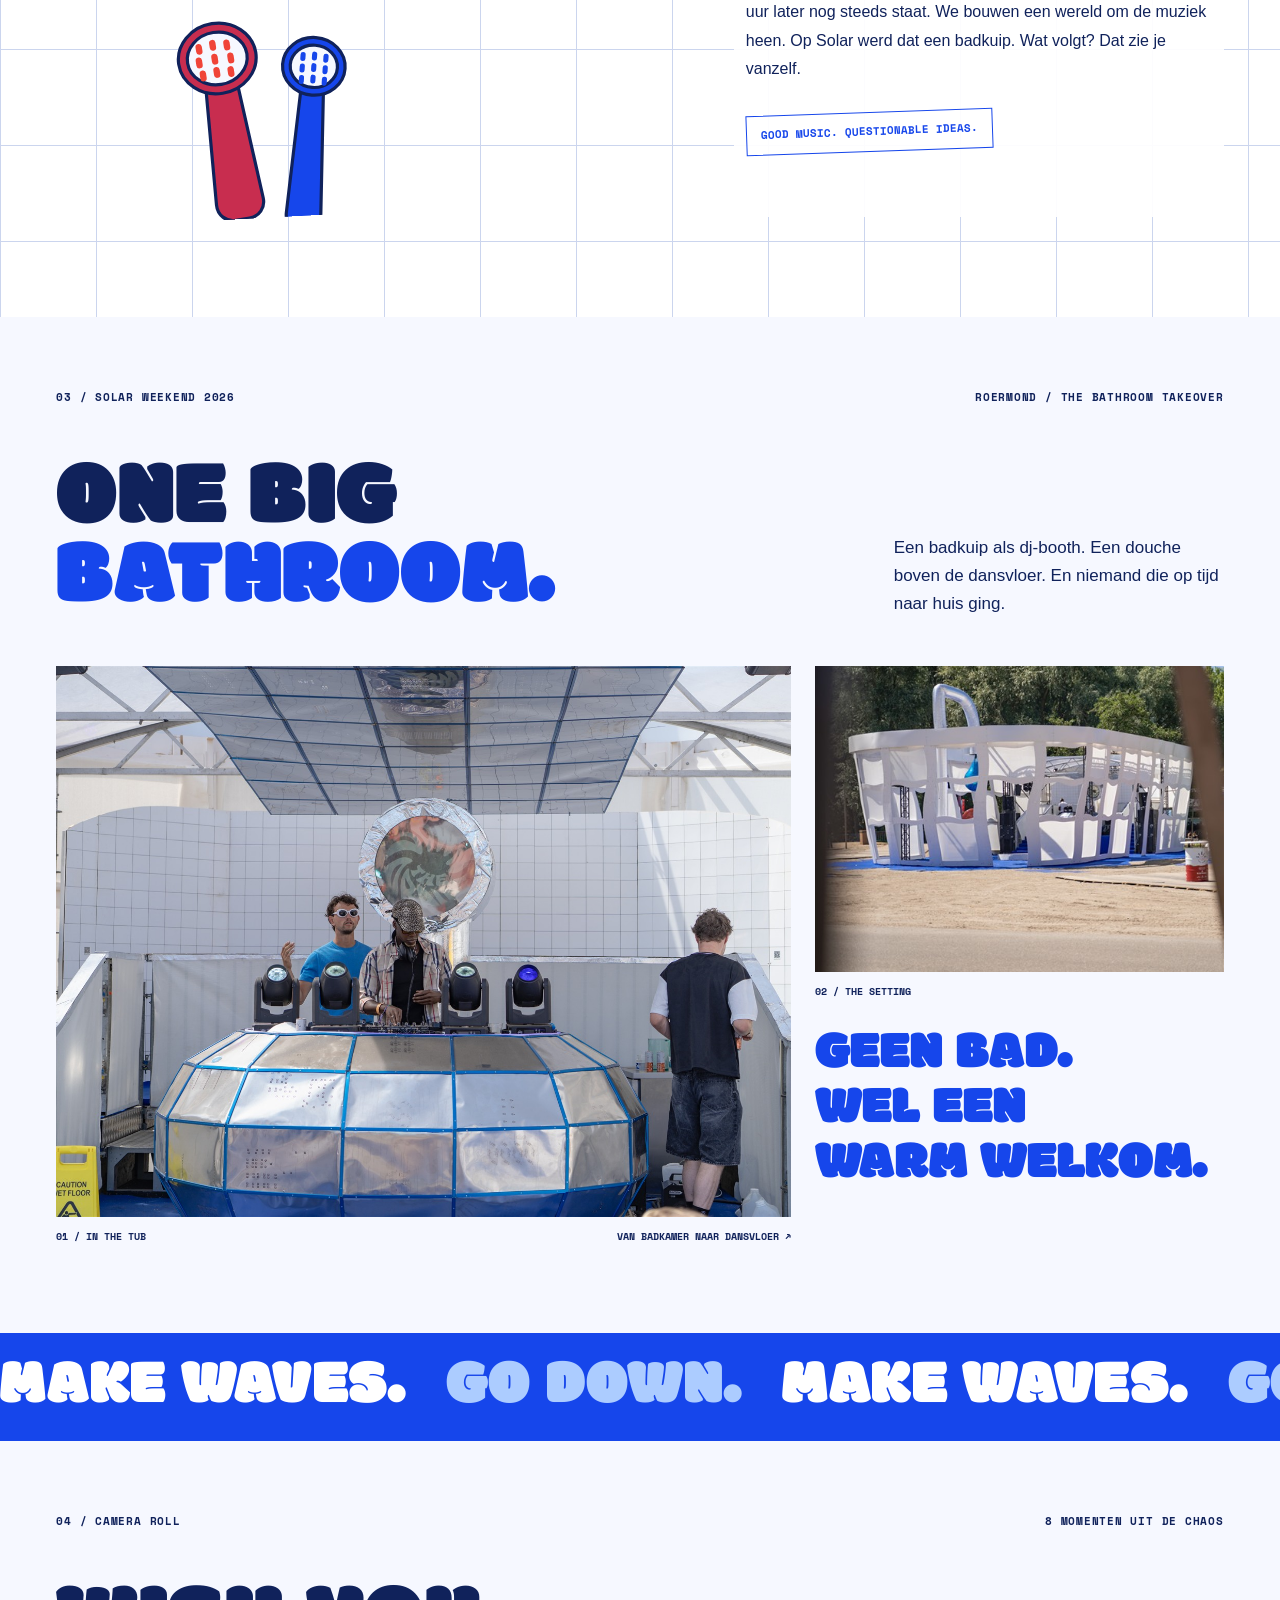
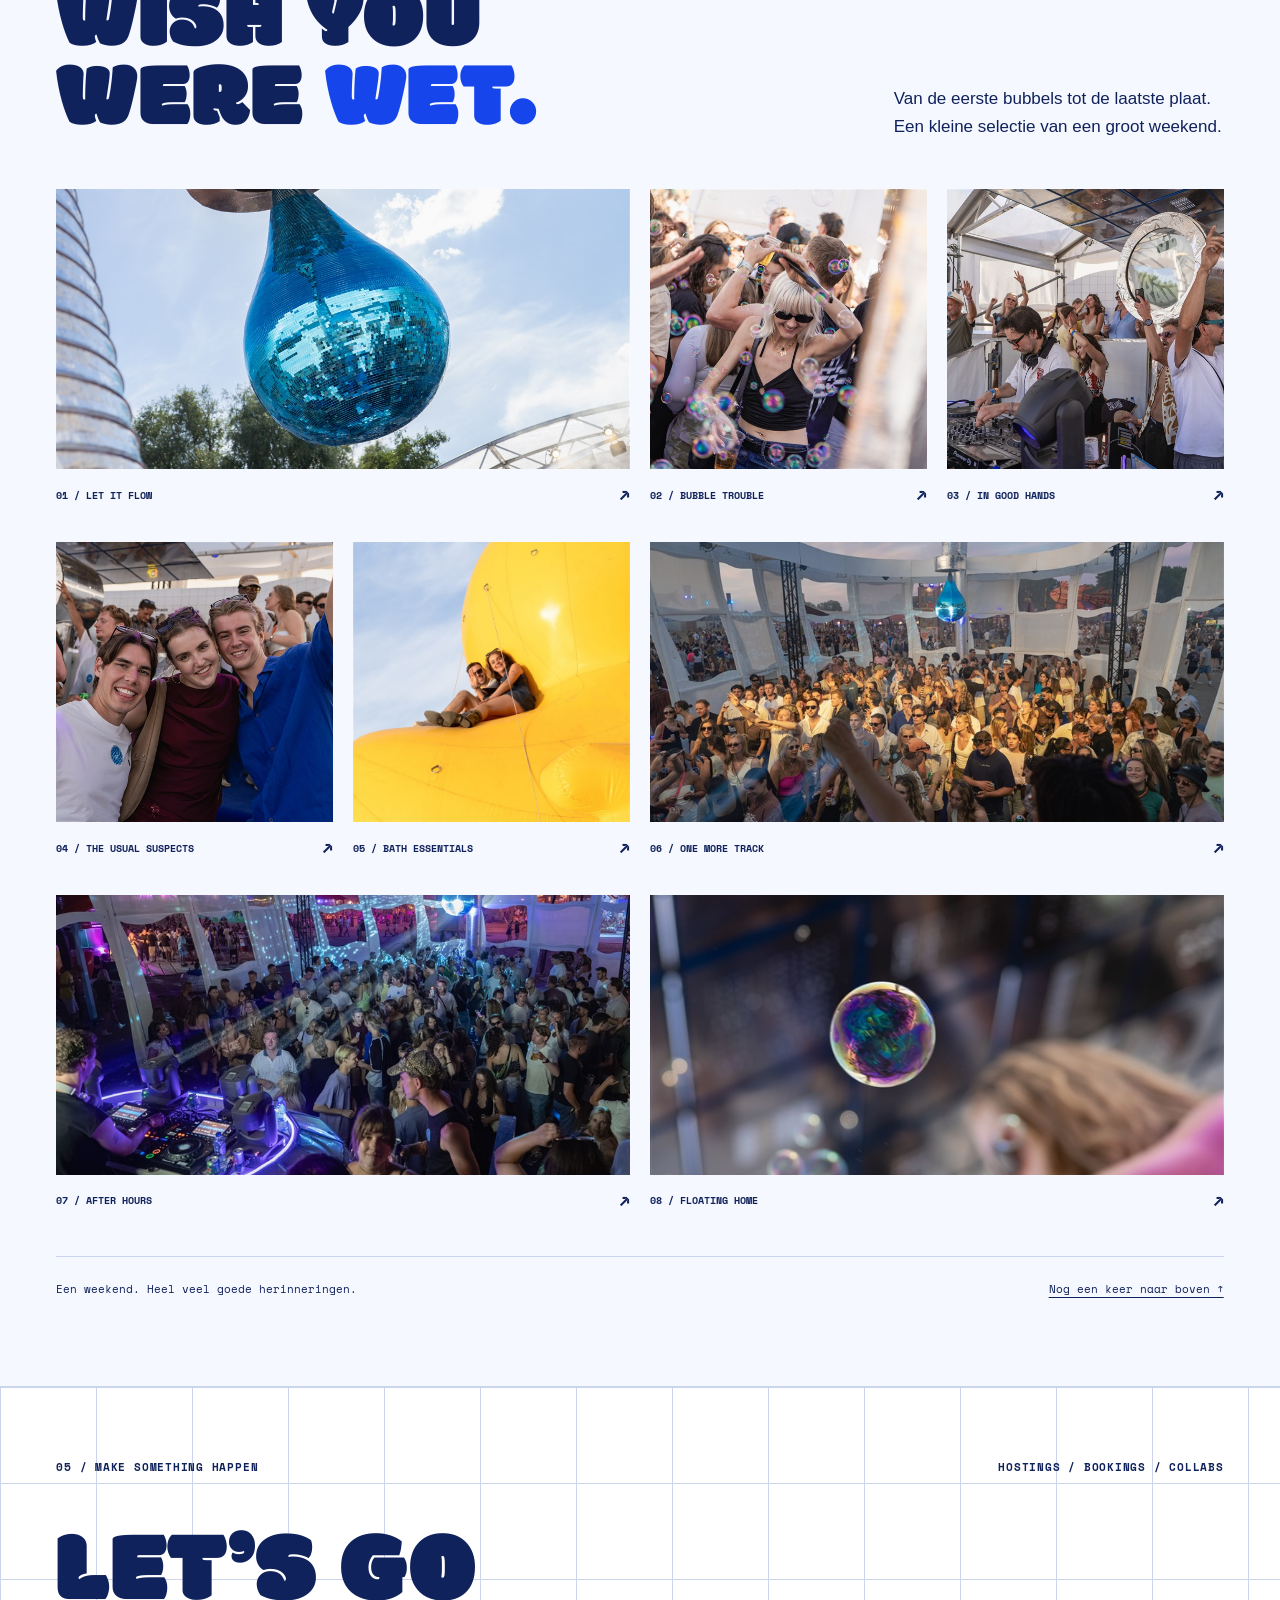
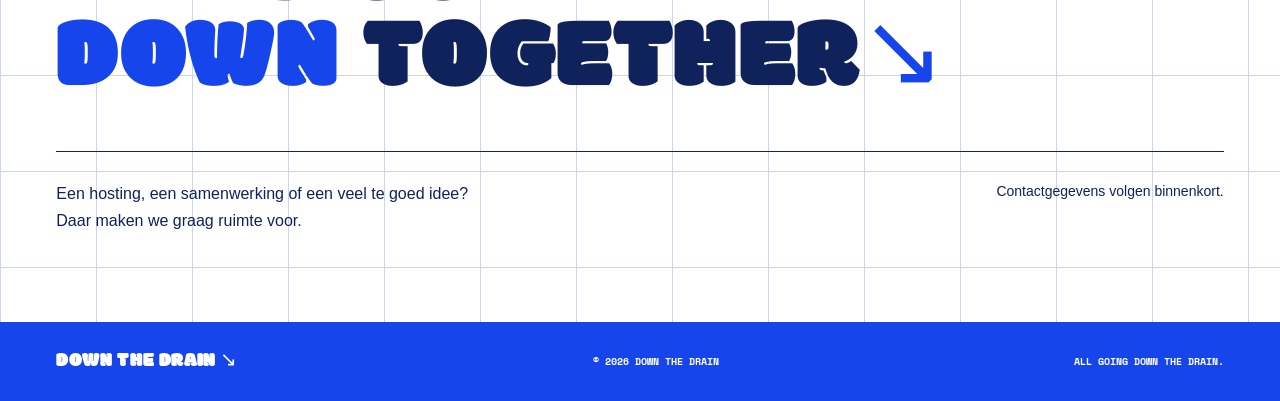
==== commit 5c3fc319: "eend borstel nogmaals" ====
--- a/index.html
+++ b/index.html
@@ -56,7 +56,7 @@
       <div class="event-row">
         <h2 id="eventsTitle">THE NEXT<br>DIVE.</h2>
         <div class="event-copy"><p class="eyebrow">NIEUW EVENT · BINNENKORT MEER</p><p>De volgende duik laat nog even op zich wachten. Datum, locatie en tickets vind je hier zodra ze bekend zijn.</p></div>
-        <img class="bathroom-prop bath-duck" src="assets/images/web/bath-duck.svg" alt="" width="360" height="300" aria-hidden="true">
+        <img class="bathroom-prop bath-duck" src="assets/images/web/bath-duck.svg" alt="" width="360" height="280" aria-hidden="true">
         <a class="circle-link" href="#gallery" aria-label="Bekijk ondertussen de foto's van Solar">↘</a>
       </div>
     </section>
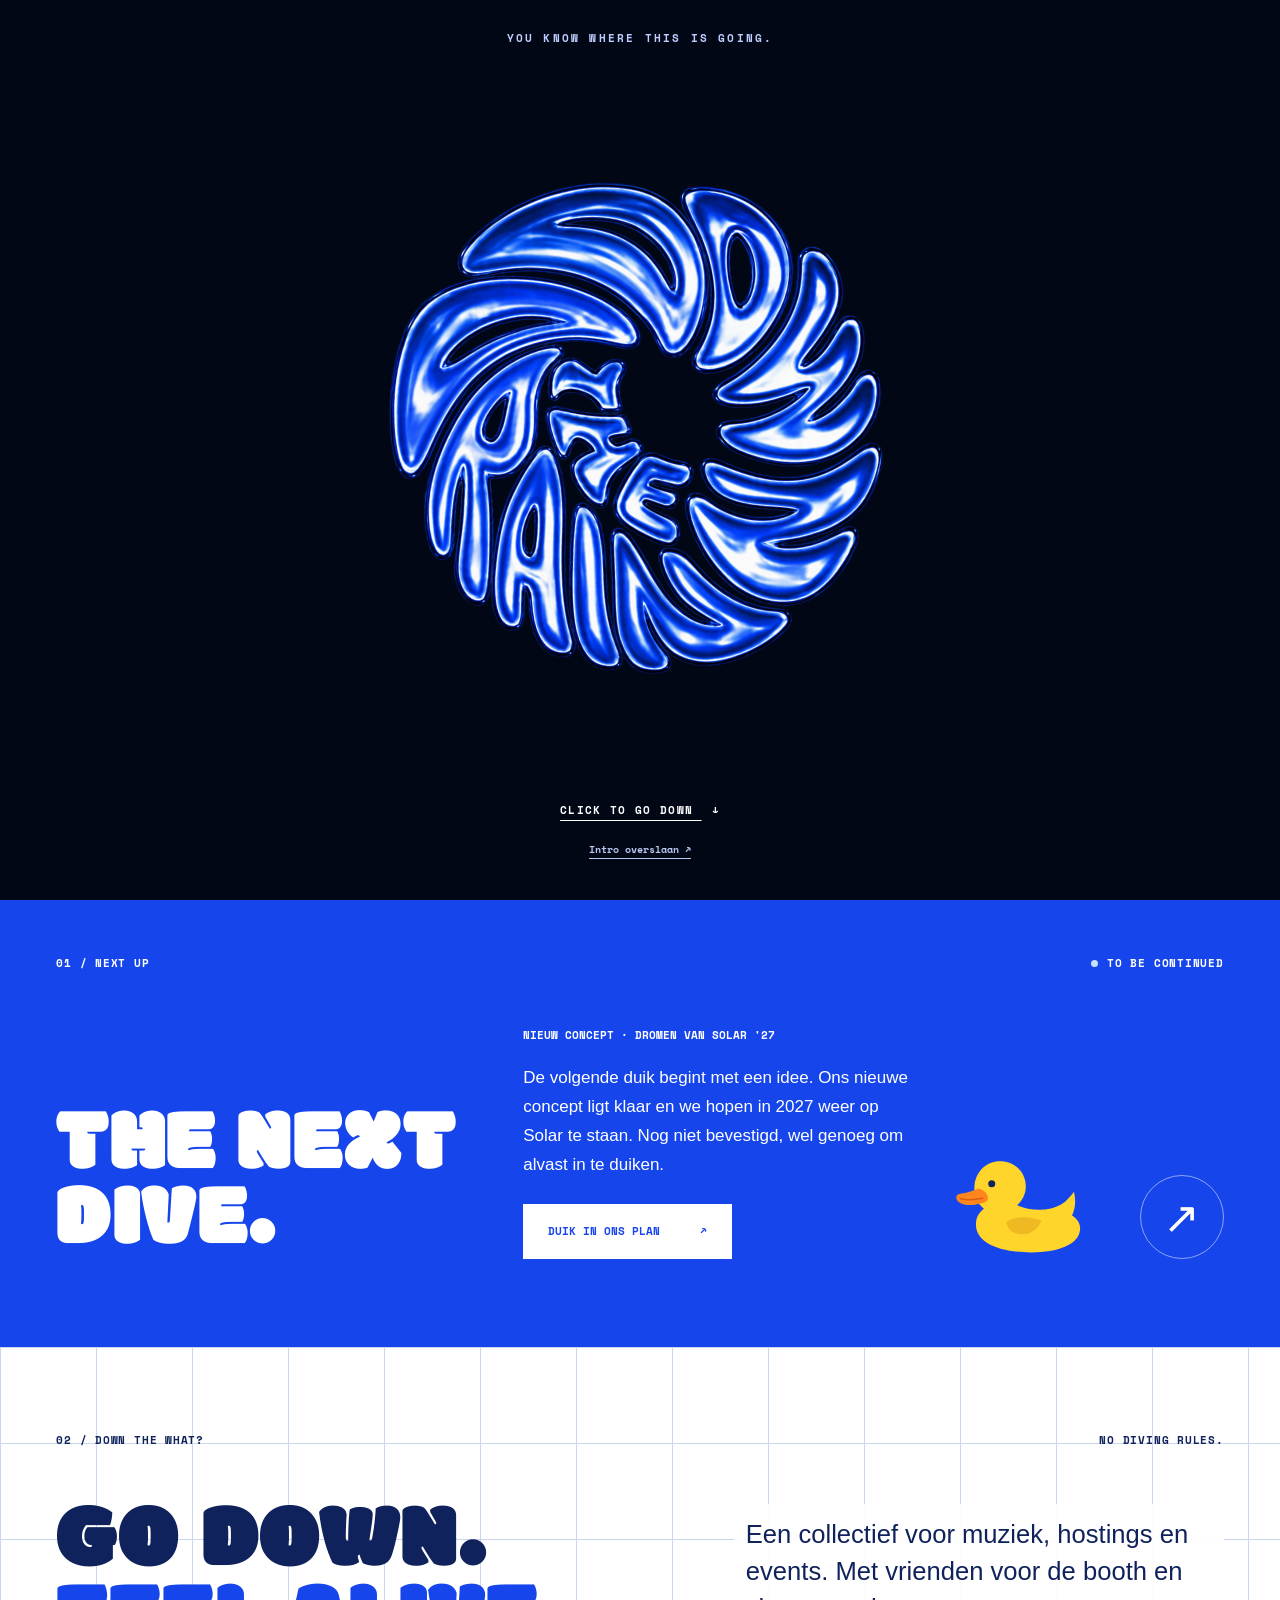
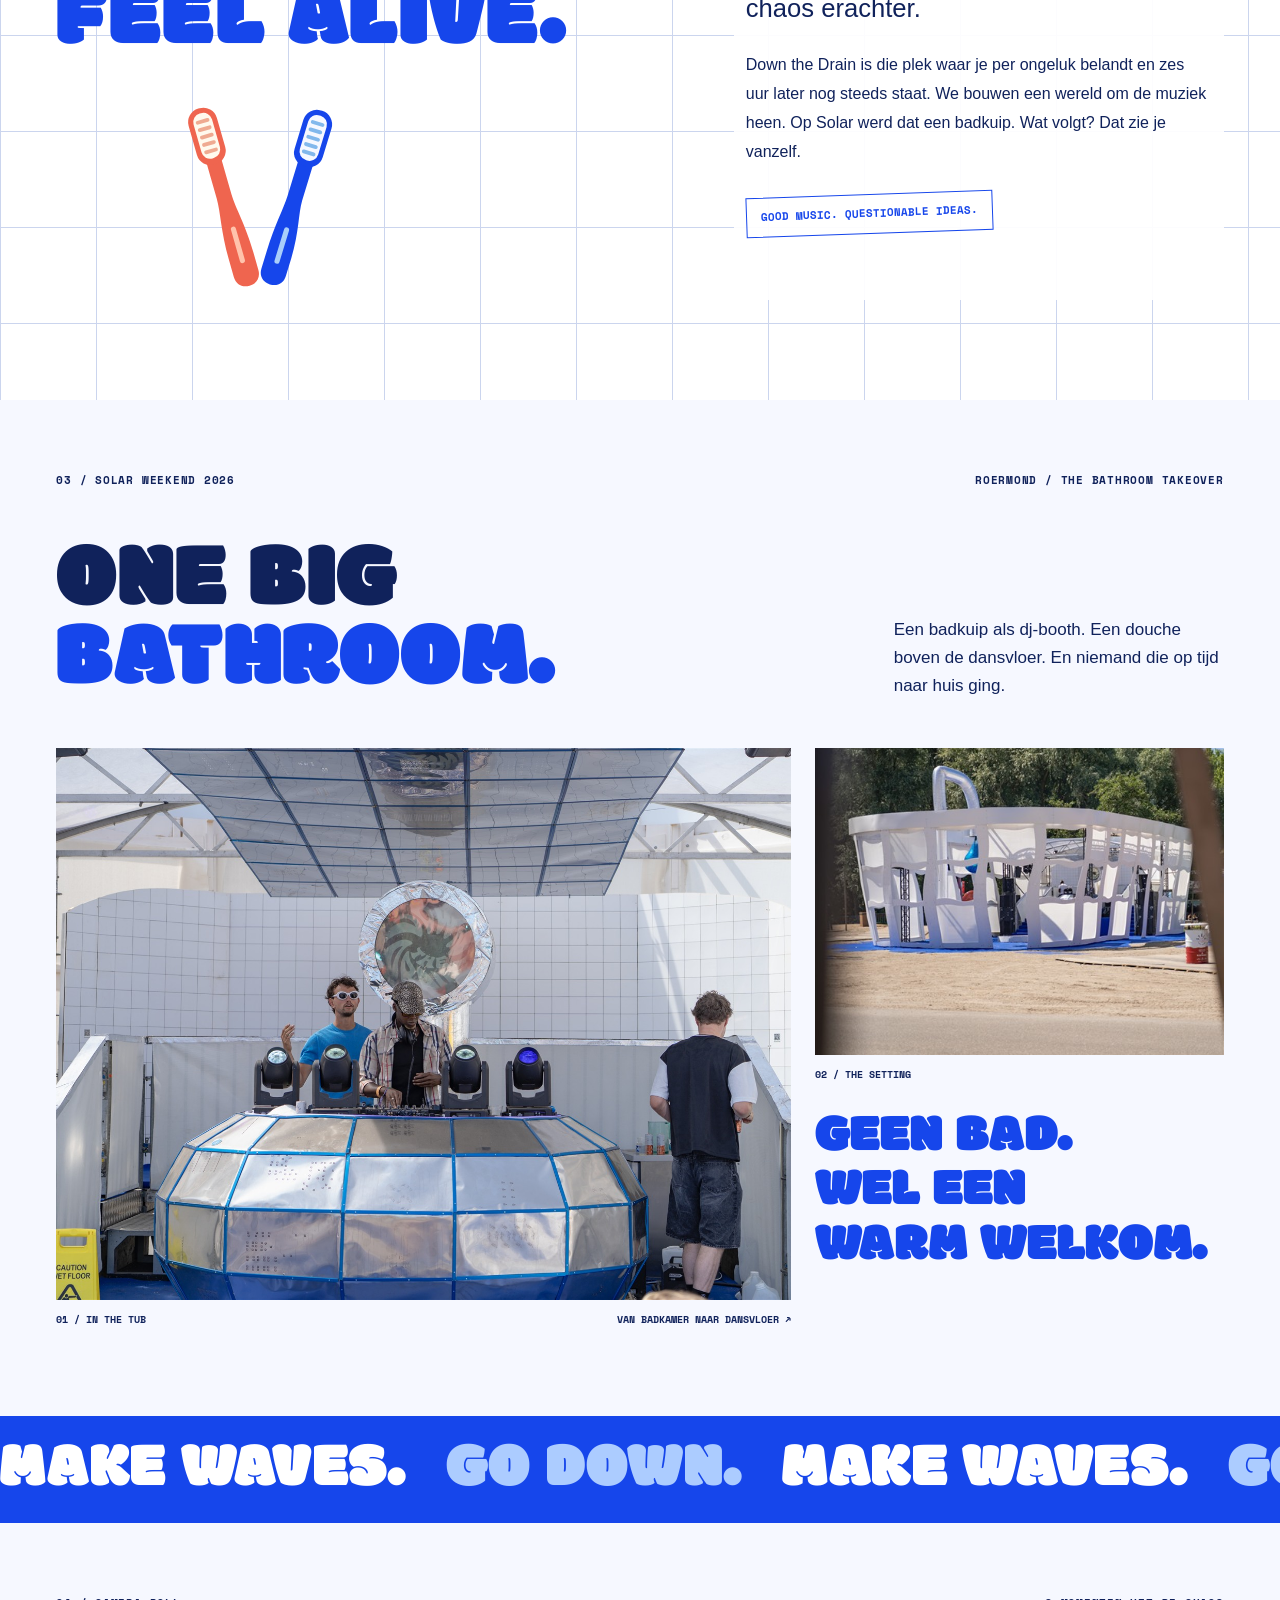
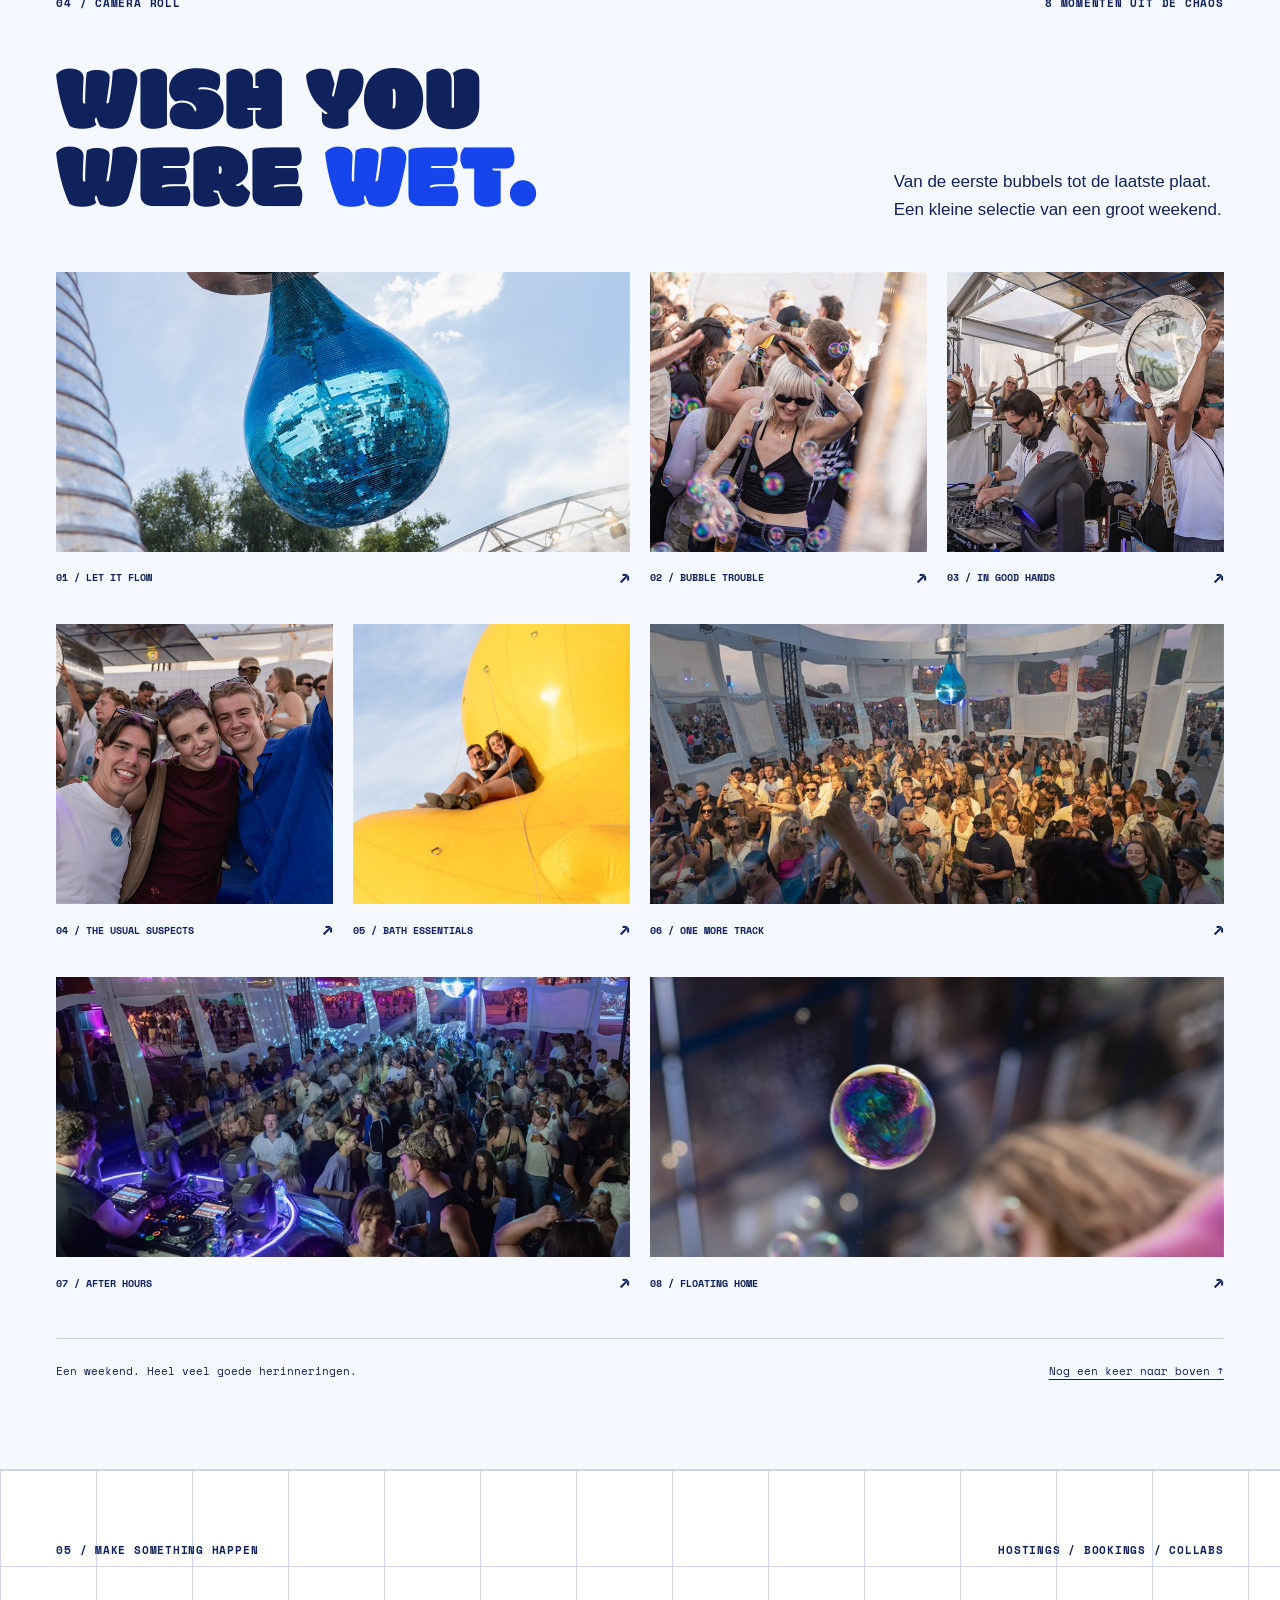
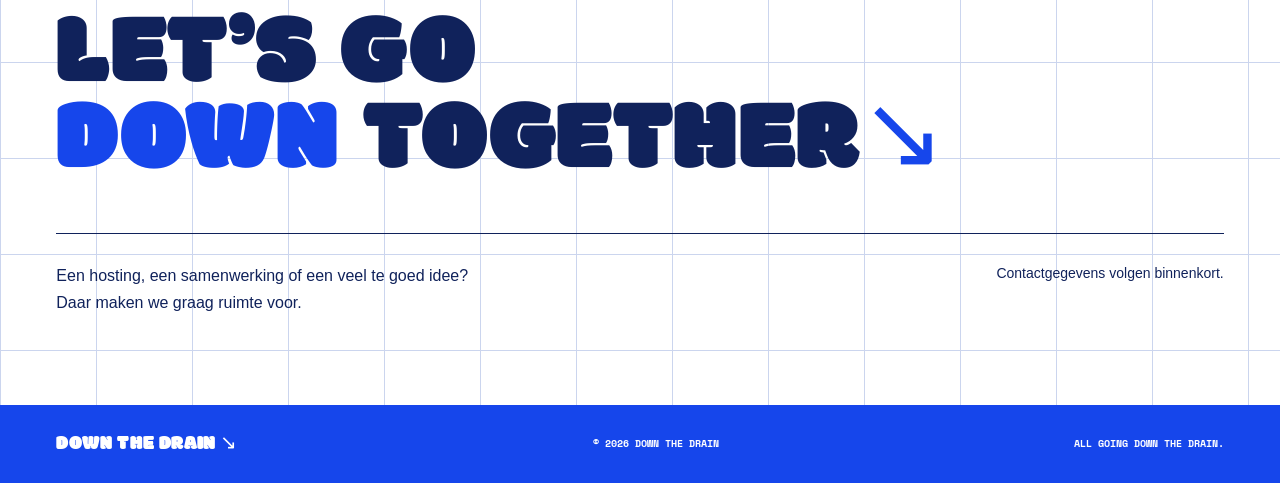
==== commit 2b4e66d3: "Add scrollable Solar concept with homepage link and rotating logo" ====
--- a/index.html
+++ b/index.html
@@ -55,9 +55,13 @@
       <div class="section-label"><span>01 / NEXT UP</span><span class="status"><i aria-hidden="true"></i> TO BE CONTINUED</span></div>
       <div class="event-row">
         <h2 id="eventsTitle">THE NEXT<br>DIVE.</h2>
-        <div class="event-copy"><p class="eyebrow">NIEUW EVENT · BINNENKORT MEER</p><p>De volgende duik laat nog even op zich wachten. Datum, locatie en tickets vind je hier zodra ze bekend zijn.</p></div>
+        <div class="event-copy">
+          <p class="eyebrow">NIEUW CONCEPT · DROMEN VAN SOLAR '27</p>
+          <p>De volgende duik begint met een idee. Ons nieuwe concept ligt klaar en we hopen in 2027 weer op Solar te staan. Nog niet bevestigd, wel genoeg om alvast in te duiken.</p>
+          <a class="button button-white concept-link" href="down-the-drain-ontwerp.html">DUIK IN ONS PLAN <span aria-hidden="true">↗</span></a>
+        </div>
         <img class="bathroom-prop bath-duck" src="assets/images/web/bath-duck.svg" alt="" width="360" height="280" aria-hidden="true">
-        <a class="circle-link" href="#gallery" aria-label="Bekijk ondertussen de foto's van Solar">↘</a>
+        <a class="circle-link" href="down-the-drain-ontwerp.html" aria-label="Bekijk ons nieuwe concept voor Solar 2027">↗</a>
       </div>
     </section>
 
--- a/css/style.css
+++ b/css/style.css
@@ -86,10 +86,17 @@
 .event-row h2 { font-size: clamp(52px, 7vw, 100px); }
 .event-copy { max-width: 420px; }
 .event-copy .eyebrow { margin-bottom: 20px; }
-.event-copy > p:last-child { font-size: 17px; line-height: 1.7; }
+.event-copy > p:not(.eyebrow) { font-size: 17px; line-height: 1.7; }
+.concept-link { margin-top: 24px; }
+.events .concept-link:hover { background: var(--paper); color: var(--blue); }
 .bathroom-prop { display: block; height: auto; }
-.bath-duck { width: clamp(100px, 11vw, 150px); transform: rotate(-5deg); transform-origin: bottom center; transition: transform .25s ease; }
-.bath-duck:hover { transform: rotate(2deg) translateY(-5px); }
+.bath-duck { width: clamp(100px, 11vw, 150px); }
+.prop-trigger { padding: 0; border: 0; background: none; line-height: 0; cursor: pointer; touch-action: manipulation; }
+.prop-art { width: 100%; transition: opacity .2s; pointer-events: none; }
+.prop-trigger.is-travelling .prop-art { opacity: .18; }
+.prop-flight-layer { position: fixed; inset: 0; z-index: 30; overflow: hidden; pointer-events: none; }
+.prop-flyer { position: absolute; max-width: none; will-change: transform; }
+.prop-bubble { position: absolute; border: 1.5px solid #8cccf0; border-radius: 50%; background: #dbf4ff45; box-shadow: inset 2px 2px 0 #ffffffb0; }
 .circle-link { display: grid; place-items: center; width: 84px; aspect-ratio: 1; border: 1px solid #ffffff80; border-radius: 50%; font-size: 44px; transition: background .2s; }
 .circle-link:hover { background: #ffffff25; }
 
@@ -97,8 +104,7 @@
 .about { padding-block: 85px 100px; }
 .about-grid { display: grid; grid-template-columns: 1.2fr 1fr; gap: 7vw; }
 .about-title-wrap { display: flex; flex-direction: column; align-items: flex-start; gap: 34px; }
-.toothbrushes { width: clamp(150px, 18vw, 250px); margin-left: clamp(10px, 7vw, 110px); transform: rotate(-3deg); transition: transform .25s ease; }
-.toothbrushes:hover { transform: rotate(2deg) translateY(-5px); }
+.toothbrushes { width: clamp(150px, 18vw, 250px); margin-left: clamp(10px, 7vw, 110px); }
 .about-copy { padding: 12px; background: #fffffff0; }
 .about-copy > p { font-size: 16px; line-height: 1.8; }
 .about-copy .large-copy { font-size: clamp(21px, 2vw, 30px); line-height: 1.45; margin-bottom: 24px; }
